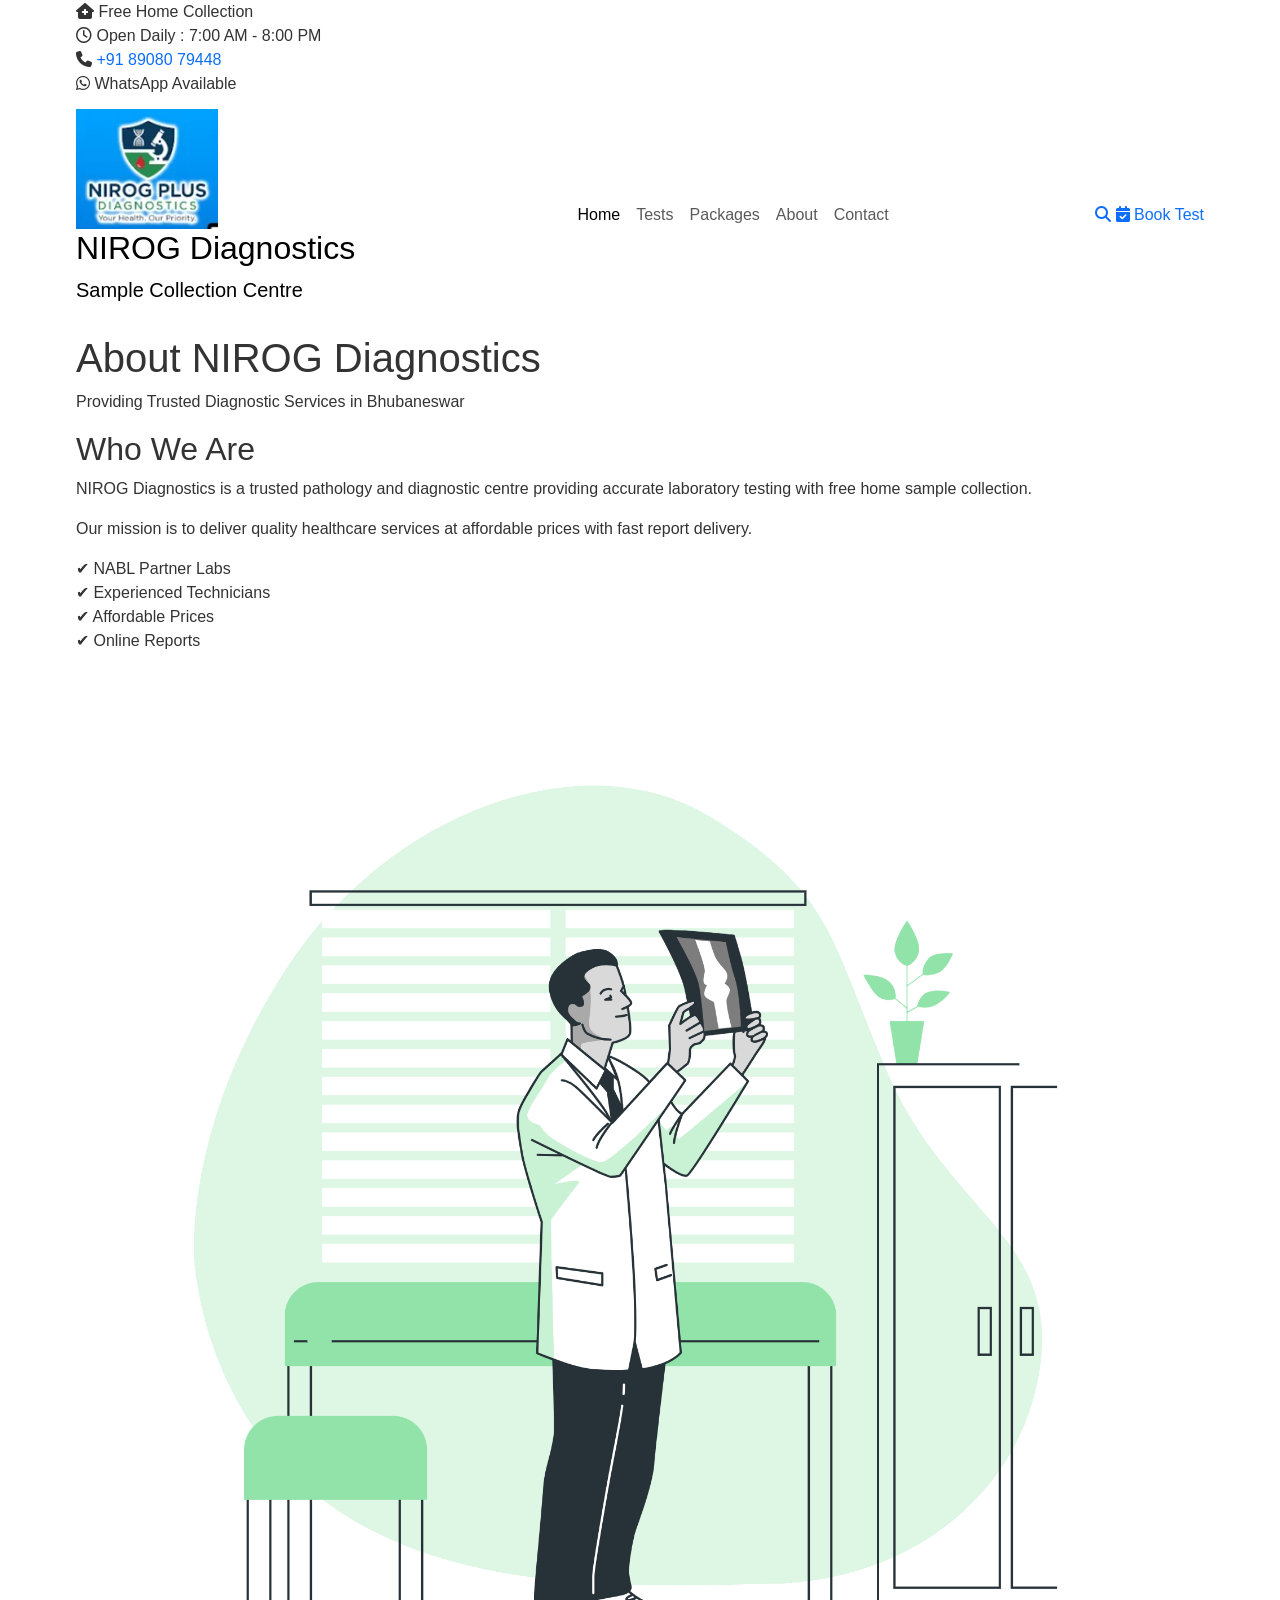
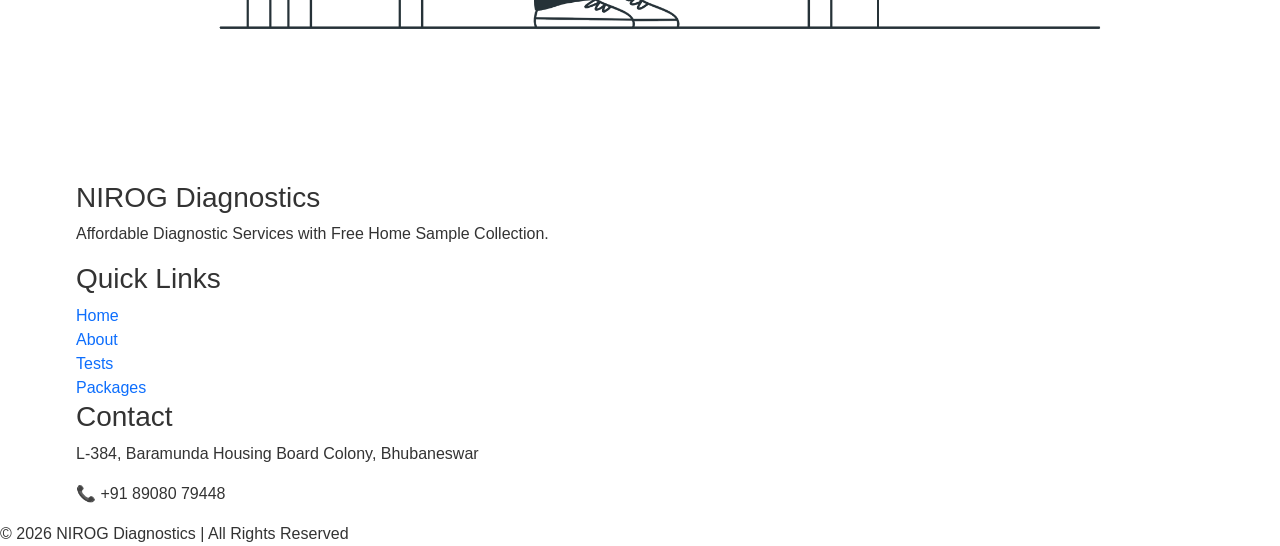
==== about.html @ 0d9f7955 "Initial commit - NIROG Diagnostics website" ====
<!DOCTYPE html>
<html lang="en">

<head>

    <meta charset="UTF-8">

    <meta name="viewport" content="width=device-width, initial-scale=1.0">

    <title>About | NIROG Diagnostics</title>

    <link href="https://cdn.jsdelivr.net/npm/bootstrap@5.3.7/dist/css/bootstrap.min.css" rel="stylesheet">
    <link rel="stylesheet"
          href="https://cdnjs.cloudflare.com/ajax/libs/font-awesome/6.6.0/css/all.min.css">
    <link rel="stylesheet" href="css/style.css">
    <link rel="stylesheet" href="css/responsive.css">
    <link rel="stylesheet" href="css/animation.css">

</head>

<body>

<div id="topbar"></div>

<div id="header"></div>

<main>

    <section class="page-banner">

        <div class="container">

            <h1>About NIROG Diagnostics</h1>

            <p>Providing Trusted Diagnostic Services in Bhubaneswar</p>

        </div>

    </section>

    <section class="about-page">

        <div class="container hero-grid">

            <div>

                <h2>Who We Are</h2>

                <p>

                    NIROG Diagnostics is a trusted pathology and diagnostic centre providing
                    accurate laboratory testing with free home sample collection.

                </p>

                <p>

                    Our mission is to deliver quality healthcare services at affordable prices
                    with fast report delivery.

                </p>

                <ul class="features">

                    <li>✔ NABL Partner Labs</li>

                    <li>✔ Experienced Technicians</li>

                    <li>✔ Affordable Prices</li>

                    <li>✔ Online Reports</li>

                </ul>

            </div>

            <div>

                <img src="images/Doctor-bro.png">

            </div>

        </div>

    </section>

</main>

<div id="footer"></div>

<script src="https://cdn.jsdelivr.net/npm/bootstrap@5.3.7/dist/js/bootstrap.bundle.min.js"></script>

<script src="js/include.js"></script>
<script src="js/app.js"></script>

</body>

</html>
---- css/style.css ----
/* RESET */

*{
    margin:0;
    padding:0;
    box-sizing:border-box;
}

html{
    scroll-behavior:smooth;
}

body{
    font-family:'Segoe UI',sans-serif;
    color:#333;
    background:#fff;
    overflow-x:hidden;
}

img{
    max-width:100%;
    display:block;
}

a{
    text-decoration:none;
}

ul{
    list-style:none;
    margin:0;
    padding:0;
}

.container{
    width:90%;
    max-width:1280px;
    margin:auto;
}

.section-title{
    font-size:40px;
    font-weight:700;
    color:#0d47a1;
    margin-bottom:20px;
}

.section-subtitle{
    color:#666;
    font-size:18px;
}
---- css/responsive.css ----
/*responsive.css*/
@media(max-width:992px){

.hero-grid{

grid-template-columns:1fr;

text-align:center;

}

.service-grid{

grid-template-columns:repeat(2,1fr);

}

.stat-grid{

grid-template-columns:repeat(2,1fr);

}

.header .container{

flex-direction:column;

gap:20px;

}

.nav-links{

flex-wrap:wrap;

justify-content:center;

}

}

@media(max-width:600px){

.service-grid{

grid-template-columns:1fr;

}

.stat-grid{

grid-template-columns:1fr;

}

.hero h1{

font-size:42px;

}

.hero-btn{

flex-direction:column;

}

}
---- css/animation.css ----
/*animation.css*/
.hero img{
    animation:float 3s ease-in-out infinite;
}

@keyframes float{

0%{

transform:translateY(0);

}

50%{

transform:translateY(-15px);

}

100%{

transform:translateY(0);

}

}

.card{
    padding:40px 25px;
    min-height:320px;
}

.card h3{
    font-size:24px;
    margin-top:20px;
    margin-bottom:15px;
}

.card p{
    font-size:16px;
    line-height:28px;
    color:#666;
}
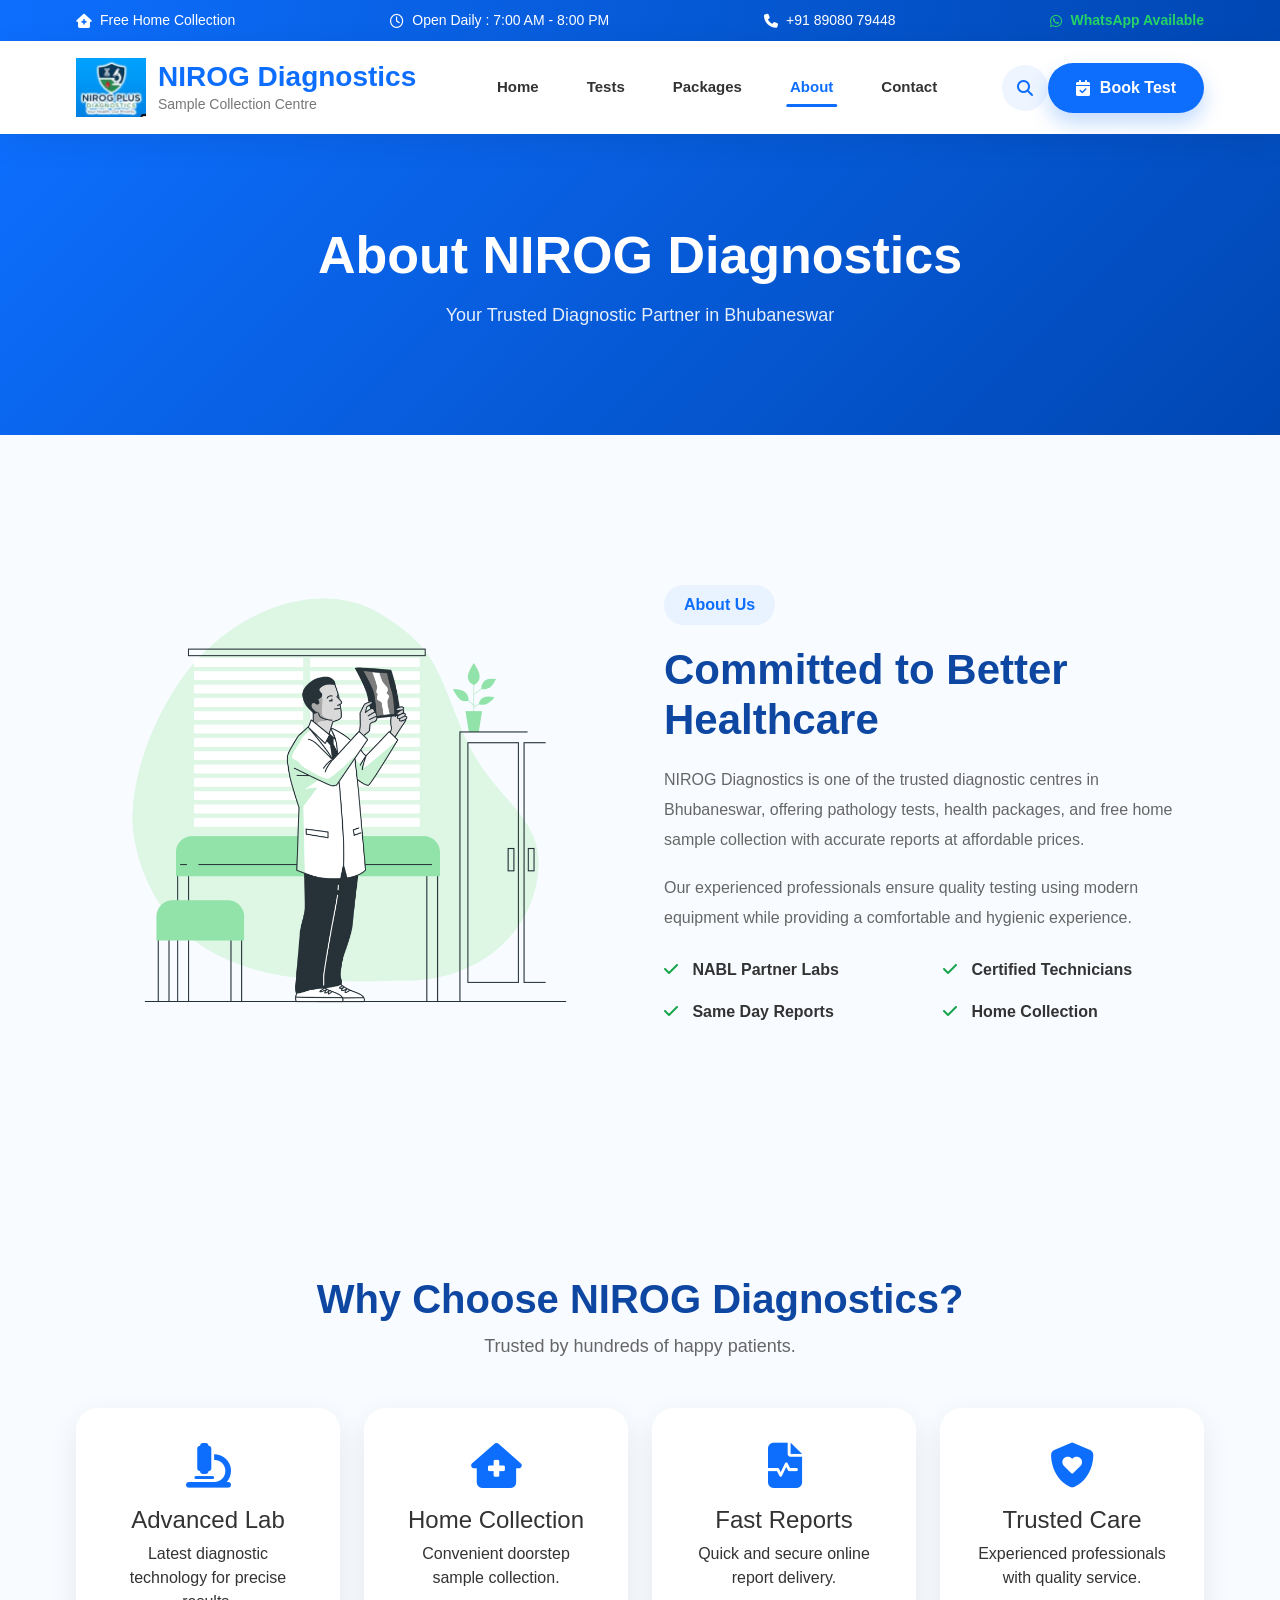
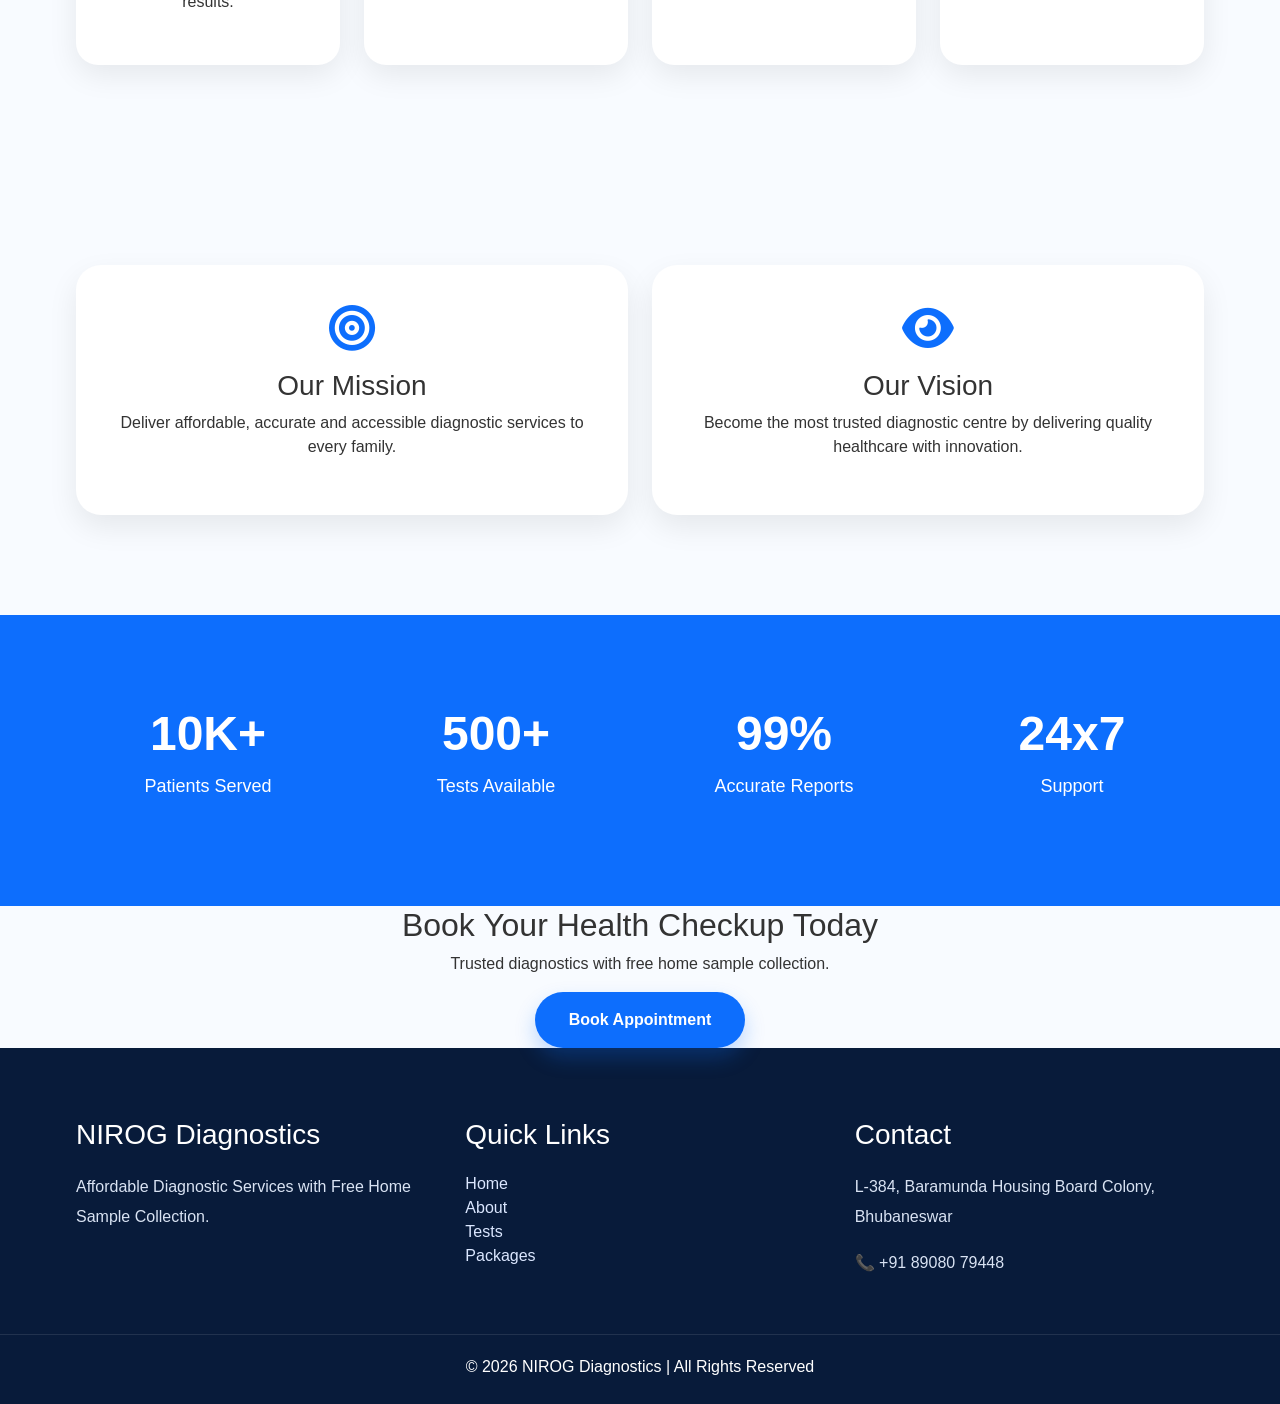
==== commit afb23164: "Updated package page UI with modern cards and categories" ====
--- a/about.html
+++ b/about.html
@@ -13,6 +13,8 @@
     <link rel="stylesheet"
           href="https://cdnjs.cloudflare.com/ajax/libs/font-awesome/6.6.0/css/all.min.css">
     <link rel="stylesheet" href="css/style.css">
+    <link rel="stylesheet" href="css/fragment.css">
+    <link rel="stylesheet" href="css/about.css">
     <link rel="stylesheet" href="css/responsive.css">
     <link rel="stylesheet" href="css/animation.css">
 
@@ -23,62 +25,285 @@
 <div id="topbar"></div>
 
 <div id="header"></div>
-
 <main>
 
+    <!-- Banner -->
+
     <section class="page-banner">
 
         <div class="container">
 
             <h1>About NIROG Diagnostics</h1>
 
-            <p>Providing Trusted Diagnostic Services in Bhubaneswar</p>
-
-        </div>
-
-    </section>
-
-    <section class="about-page">
-
-        <div class="container hero-grid">
-
-            <div>
-
-                <h2>Who We Are</h2>
-
-                <p>
-
-                    NIROG Diagnostics is a trusted pathology and diagnostic centre providing
-                    accurate laboratory testing with free home sample collection.
-
+            <p>Your Trusted Diagnostic Partner in Bhubaneswar</p>
+
+        </div>
+
+    </section>
+
+
+    <!-- About -->
+
+    <section class="about-section">
+
+        <div class="container">
+
+            <div class="row align-items-center g-5">
+
+                <div class="col-lg-6">
+
+                    <img src="images/Doctor-bro.png"
+                         class="img-fluid about-img"
+                         alt="Doctor">
+
+                </div>
+
+                <div class="col-lg-6">
+
+                    <span class="section-tag">
+                        About Us
+                    </span>
+
+                    <h2>Committed to Better Healthcare</h2>
+
+                    <p>
+
+                        NIROG Diagnostics is one of the trusted diagnostic centres in Bhubaneswar,
+                        offering pathology tests, health packages, and free home sample collection
+                        with accurate reports at affordable prices.
+
+                    </p>
+
+                    <p>
+
+                        Our experienced professionals ensure quality testing using modern equipment
+                        while providing a comfortable and hygienic experience.
+
+                    </p>
+
+                    <div class="about-list">
+
+                        <div><i class="fa-solid fa-check"></i> NABL Partner Labs</div>
+
+                        <div><i class="fa-solid fa-check"></i> Certified Technicians</div>
+
+                        <div><i class="fa-solid fa-check"></i> Same Day Reports</div>
+
+                        <div><i class="fa-solid fa-check"></i> Home Collection</div>
+
+                    </div>
+
+                </div>
+
+            </div>
+
+        </div>
+
+    </section>
+
+
+    <!-- Why Choose -->
+
+    <section class="why-us">
+
+        <div class="container">
+
+            <div class="text-center mb-5">
+
+                <h2 class="section-title">
+                    Why Choose NIROG Diagnostics?
+                </h2>
+
+                <p class="section-subtitle">
+                    Trusted by hundreds of happy patients.
                 </p>
 
-                <p>
-
-                    Our mission is to deliver quality healthcare services at affordable prices
-                    with fast report delivery.
-
-                </p>
-
-                <ul class="features">
-
-                    <li>✔ NABL Partner Labs</li>
-
-                    <li>✔ Experienced Technicians</li>
-
-                    <li>✔ Affordable Prices</li>
-
-                    <li>✔ Online Reports</li>
-
-                </ul>
-
-            </div>
-
-            <div>
-
-                <img src="images/Doctor-bro.png">
-
-            </div>
+            </div>
+
+            <div class="row g-4">
+
+                <div class="col-lg-3 col-md-6">
+
+                    <div class="why-card">
+
+                        <i class="fa-solid fa-microscope"></i>
+
+                        <h4>Advanced Lab</h4>
+
+                        <p>Latest diagnostic technology for precise results.</p>
+
+                    </div>
+
+                </div>
+
+                <div class="col-lg-3 col-md-6">
+
+                    <div class="why-card">
+
+                        <i class="fa-solid fa-house-medical"></i>
+
+                        <h4>Home Collection</h4>
+
+                        <p>Convenient doorstep sample collection.</p>
+
+                    </div>
+
+                </div>
+
+                <div class="col-lg-3 col-md-6">
+
+                    <div class="why-card">
+
+                        <i class="fa-solid fa-file-waveform"></i>
+
+                        <h4>Fast Reports</h4>
+
+                        <p>Quick and secure online report delivery.</p>
+
+                    </div>
+
+                </div>
+
+                <div class="col-lg-3 col-md-6">
+
+                    <div class="why-card">
+
+                        <i class="fa-solid fa-shield-heart"></i>
+
+                        <h4>Trusted Care</h4>
+
+                        <p>Experienced professionals with quality service.</p>
+
+                    </div>
+
+                </div>
+
+            </div>
+
+        </div>
+
+    </section>
+
+
+    <!-- Mission -->
+
+    <section class="mission-section">
+
+        <div class="container">
+
+            <div class="row g-4">
+
+                <div class="col-lg-6">
+
+                    <div class="mission-card">
+
+                        <i class="fa-solid fa-bullseye"></i>
+
+                        <h3>Our Mission</h3>
+
+                        <p>
+
+                            Deliver affordable, accurate and accessible
+                            diagnostic services to every family.
+
+                        </p>
+
+                    </div>
+
+                </div>
+
+                <div class="col-lg-6">
+
+                    <div class="mission-card">
+
+                        <i class="fa-solid fa-eye"></i>
+
+                        <h3>Our Vision</h3>
+
+                        <p>
+
+                            Become the most trusted diagnostic centre
+                            by delivering quality healthcare with innovation.
+
+                        </p>
+
+                    </div>
+
+                </div>
+
+            </div>
+
+        </div>
+
+    </section>
+
+
+    <!-- Stats -->
+
+    <section class="about-stats">
+
+        <div class="container">
+
+            <div class="row text-center g-4">
+
+                <div class="col-md-3">
+
+                    <h2>10K+</h2>
+
+                    <p>Patients Served</p>
+
+                </div>
+
+                <div class="col-md-3">
+
+                    <h2>500+</h2>
+
+                    <p>Tests Available</p>
+
+                </div>
+
+                <div class="col-md-3">
+
+                    <h2>99%</h2>
+
+                    <p>Accurate Reports</p>
+
+                </div>
+
+                <div class="col-md-3">
+
+                    <h2>24x7</h2>
+
+                    <p>Support</p>
+
+                </div>
+
+            </div>
+
+        </div>
+
+    </section>
+
+
+    <!-- CTA -->
+
+    <section class="cta">
+
+        <div class="container text-center">
+
+            <h2>Book Your Health Checkup Today</h2>
+
+            <p>
+
+                Trusted diagnostics with free home sample collection.
+
+            </p>
+
+            <a href="booking.html" class="primary-btn">
+
+                Book Appointment
+
+            </a>
 
         </div>
 
--- a/css/style.css
+++ b/css/style.css
@@ -1,3 +1,4 @@
+/* STYLE.CSS */
 /* RESET */
 
 *{
@@ -48,4 +49,43 @@
 .section-subtitle{
     color:#666;
     font-size:18px;
+}
+
+.section-title{
+    font-size:40px;
+    font-weight:700;
+    color:#0d47a1;
+    margin-bottom:10px;
+}
+
+.section-subtitle{
+    color:#666;
+    font-size:18px;
+}
+
+.text-muted{
+    font-size:17px;
+}
+
+.primary-btn{
+    display:inline-flex;
+    align-items:center;
+    justify-content:center;
+    padding:16px 34px;
+    border-radius:50px;
+    background:#0d6efd;
+    color:#fff;
+    font-weight:600;
+    transition:.35s;
+    box-shadow:0 10px 20px rgba(13,110,253,.25);
+}
+
+.primary-btn:hover{
+    background:#0b5ed7;
+    color:#fff;
+    transform:translateY(-3px);
+}
+
+body{
+    background:#f8fbff;
 }
--- a/css/fragment.css
+++ b/css/fragment.css
@@ -0,0 +1,377 @@
+/* fragment.css */
+
+
+.topbar{
+
+background:linear-gradient(90deg,#0d6efd,#0047b3);
+
+padding:10px 0;
+
+font-size:14px;
+
+color:#fff;
+
+}
+
+.topbar-content{
+
+display:flex;
+
+justify-content:space-between;
+
+align-items:center;
+
+flex-wrap:wrap;
+
+gap:20px;
+
+}
+
+.top-item{
+
+display:flex;
+
+align-items:center;
+
+gap:8px;
+
+font-weight:500;
+
+}
+
+.top-item a{
+
+color:#fff;
+
+}
+
+.top-item i{
+
+color:#fff;
+
+}
+
+.whatsapp{
+
+color:#25D366;
+
+font-weight:600;
+
+}
+
+.whatsapp i{
+
+color:#25D366;
+
+}
+.header{
+
+background:#fff;
+
+position:sticky;
+
+top:0;
+
+z-index:999;
+
+box-shadow:0 8px 30px rgba(0,0,0,.08);
+
+}
+
+.navbar{
+
+padding:12px 0;
+
+}
+.navbar .container{
+    display:flex;
+    align-items:center;
+    justify-content:space-between;
+    flex-wrap:nowrap;
+}
+
+.logo{
+display:flex;
+align-items:center;
+gap:12px;
+text-decoration:none;
+max-width:85%;
+}
+
+.logo img{
+
+width:70px;
+
+}
+
+.logo-text h2{
+
+font-size:28px;
+
+font-weight:700;
+ white-space:nowrap;
+margin:0;
+
+color:#0d6efd;
+
+}
+
+.logo-text p{
+
+margin:0;
+
+font-size:14px;
+
+color:#777;
+
+}
+
+.navbar-nav{
+
+gap:12px;
+
+}
+
+.nav-link{
+
+font-weight:600;
+
+font-size:15px;
+
+padding:14px 18px !important;
+
+position:relative;
+
+color:#333 !important;
+
+transition:.35s;
+
+}
+
+.nav-link:hover{
+
+color:#0d6efd !important;
+
+}
+
+.nav-link.active{
+
+color:#0d6efd !important;
+
+}
+.nav-link::after{
+
+content:"";
+
+position:absolute;
+
+left:50%;
+
+bottom:6px;
+
+transform:translateX(-50%);
+
+width:0;
+
+height:3px;
+
+background:#0d6efd;
+
+transition:.35s;
+
+border-radius:10px;
+
+}
+
+.nav-link:hover::after,
+
+.nav-link.active::after{
+
+width:65%;
+
+}
+.search-btn{
+
+width:46px;
+
+height:46px;
+
+border-radius:50%;
+
+display:flex;
+
+align-items:center;
+
+justify-content:center;
+
+background:#eef5ff;
+
+color:#0d6efd;
+
+transition:.3s;
+
+}
+
+.search-btn:hover{
+
+background:#0d6efd;
+
+color:#fff;
+
+}
+
+.book-btn{
+
+display:flex;
+
+align-items:center;
+
+gap:10px;
+
+padding:13px 28px;
+
+border-radius:50px;
+
+background:#0d6efd;
+
+color:#fff;
+
+font-weight:600;
+
+box-shadow:0 10px 20px rgba(13,110,253,.25);
+
+transition:.35s;
+
+}
+
+.book-btn:hover{
+
+background:#0b5ed7;
+
+transform:translateY(-3px);
+
+color:#fff;
+
+}
+footer{
+
+background:#081b3a;
+
+padding:70px 0 25px;
+
+color:#fff;
+
+}
+
+.footer-grid{
+
+display:grid;
+
+grid-template-columns:repeat(3,1fr);
+
+gap:40px;
+
+}
+
+.footer-grid h3{
+
+margin-bottom:20px;
+
+}
+
+.footer-grid a{
+
+color:#dbe7ff;
+
+transition:.3s;
+
+}
+
+.footer-grid a:hover{
+
+color:#0d6efd;
+
+padding-left:6px;
+
+}
+.footer-grid p{
+    line-height:30px;
+    color:#d9e3f3;
+}
+.copyright{
+
+margin-top:40px;
+
+padding-top:20px;
+
+text-align:center;
+
+border-top:1px solid rgba(255,255,255,.1);
+
+}
+@media (max-width:991px){
+
+.topbar-content{
+    justify-content:center;
+    gap:10px;
+    font-size:13px;
+}
+
+.navbar{
+    padding:10px 0;
+}
+
+.navbar .container{
+    display:flex;
+    align-items:center;
+    justify-content:space-between;
+    flex-wrap:nowrap;
+}
+
+.logo{
+    gap:10px;
+    flex:1;
+}
+
+.logo img{
+    width:55px;
+}
+
+.logo-text h2{
+    font-size:22px;
+    margin:0;
+}
+
+.logo-text p{
+    font-size:12px;
+}
+
+.navbar-toggler{
+    margin-left:auto;
+}
+
+.navbar-collapse{
+    margin-top:15px;
+    padding:20px;
+    background:#fff;
+    border-radius:15px;
+    box-shadow:0 10px 25px rgba(0,0,0,.08);
+}
+
+.navbar-nav{
+    gap:0;
+    text-align:center;
+}
+
+.nav-link{
+    padding:12px 0 !important;
+}
+
+.header-right{
+    display:flex;
+    justify-content:center;
+    align-items:center;
+    gap:15px;
+    margin-top:20px;
+}
+}
--- a/css/about.css
+++ b/css/about.css
@@ -0,0 +1,154 @@
+/*about.css*/
+.page-banner{
+padding:90px 0;
+background:linear-gradient(135deg,#0d6efd,#0047b3);
+color:#fff;
+text-align:center;
+}
+
+.page-banner h1{
+font-size:52px;
+font-weight:700;
+}
+
+.page-banner p{
+margin-top:15px;
+font-size:18px;
+opacity:.9;
+}
+
+.about-section{
+padding:100px 0;
+}
+
+.about-img{
+animation:float 4s ease-in-out infinite;
+}
+
+.section-tag{
+display:inline-block;
+padding:8px 20px;
+border-radius:30px;
+background:#e9f2ff;
+color:#0d6efd;
+font-weight:600;
+margin-bottom:20px;
+}
+
+.about-section h2{
+font-size:42px;
+font-weight:700;
+margin-bottom:20px;
+color:#0d47a1;
+}
+
+.about-section p{
+color:#666;
+line-height:30px;
+margin-bottom:18px;
+}
+
+.about-list{
+display:grid;
+grid-template-columns:repeat(2,1fr);
+gap:18px;
+margin-top:25px;
+}
+
+.about-list div{
+font-weight:600;
+}
+
+.about-list i{
+color:#16a34a;
+margin-right:10px;
+}
+
+.why-us{
+padding:100px 0;
+background:#f8fbff;
+}
+
+.why-card{
+background:#fff;
+padding:35px;
+text-align:center;
+border-radius:22px;
+box-shadow:0 10px 30px rgba(0,0,0,.08);
+transition:.35s;
+height:100%;
+}
+
+.why-card:hover{
+transform:translateY(-10px);
+box-shadow:0 20px 40px rgba(13,110,253,.15);
+}
+
+.why-card i{
+font-size:45px;
+color:#0d6efd;
+margin-bottom:18px;
+transition:.35s;
+}
+
+.why-card:hover i{
+transform:rotate(10deg) scale(1.15);
+}
+
+.mission-section{
+padding:100px 0;
+}
+
+.mission-card{
+background:#fff;
+padding:40px;
+border-radius:25px;
+box-shadow:0 12px 30px rgba(0,0,0,.08);
+text-align:center;
+transition:.35s;
+}
+
+.mission-card:hover{
+transform:translateY(-10px);
+}
+
+.mission-card i{
+font-size:46px;
+color:#0d6efd;
+margin-bottom:18px;
+}
+
+.about-stats{
+padding:90px 0;
+background:#0d6efd;
+color:#fff;
+}
+
+.about-stats h2{
+font-size:48px;
+font-weight:700;
+}
+
+.about-stats p{
+font-size:18px;
+margin-top:10px;
+}
+
+@media(max-width:768px){
+
+.page-banner h1{
+font-size:38px;
+}
+
+.about-list{
+grid-template-columns:1fr;
+}
+
+.about-section,
+.why-us,
+.mission-section,
+.about-stats{
+padding:70px 0;
+}
+
+}
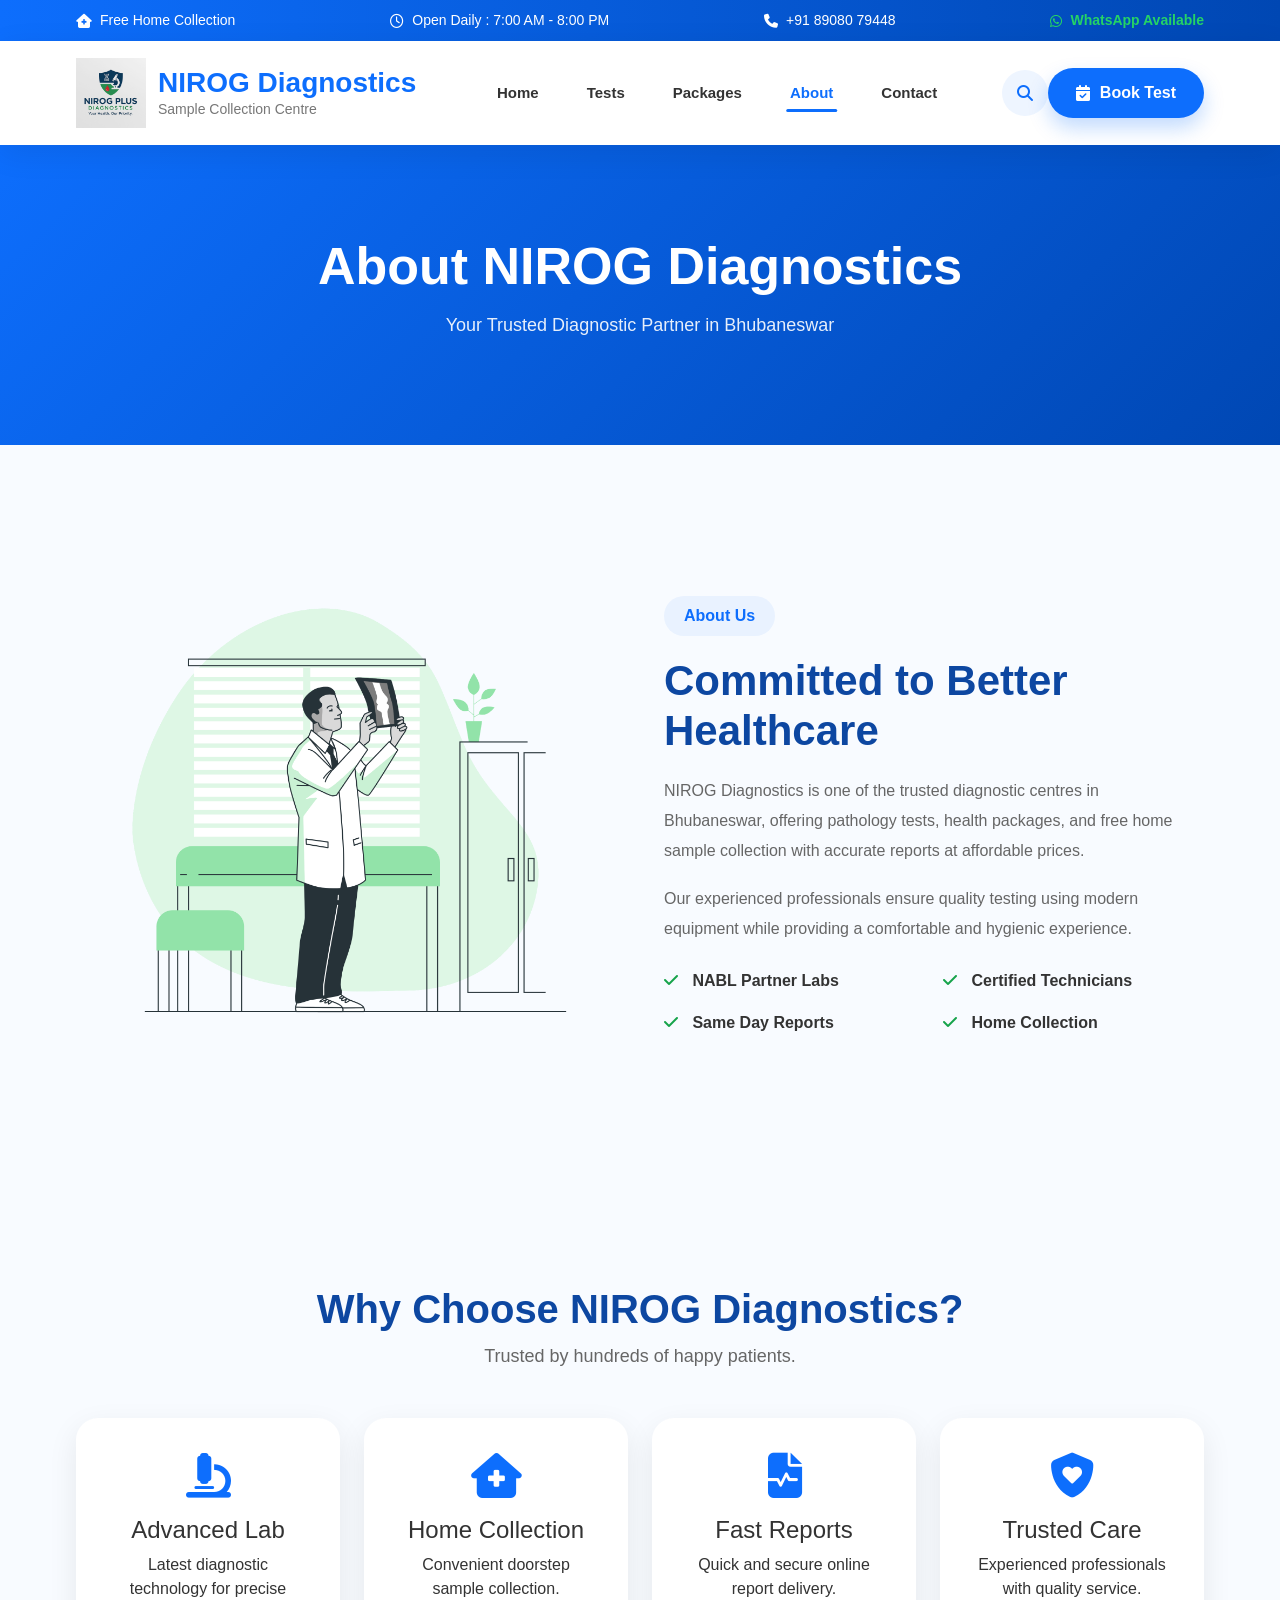
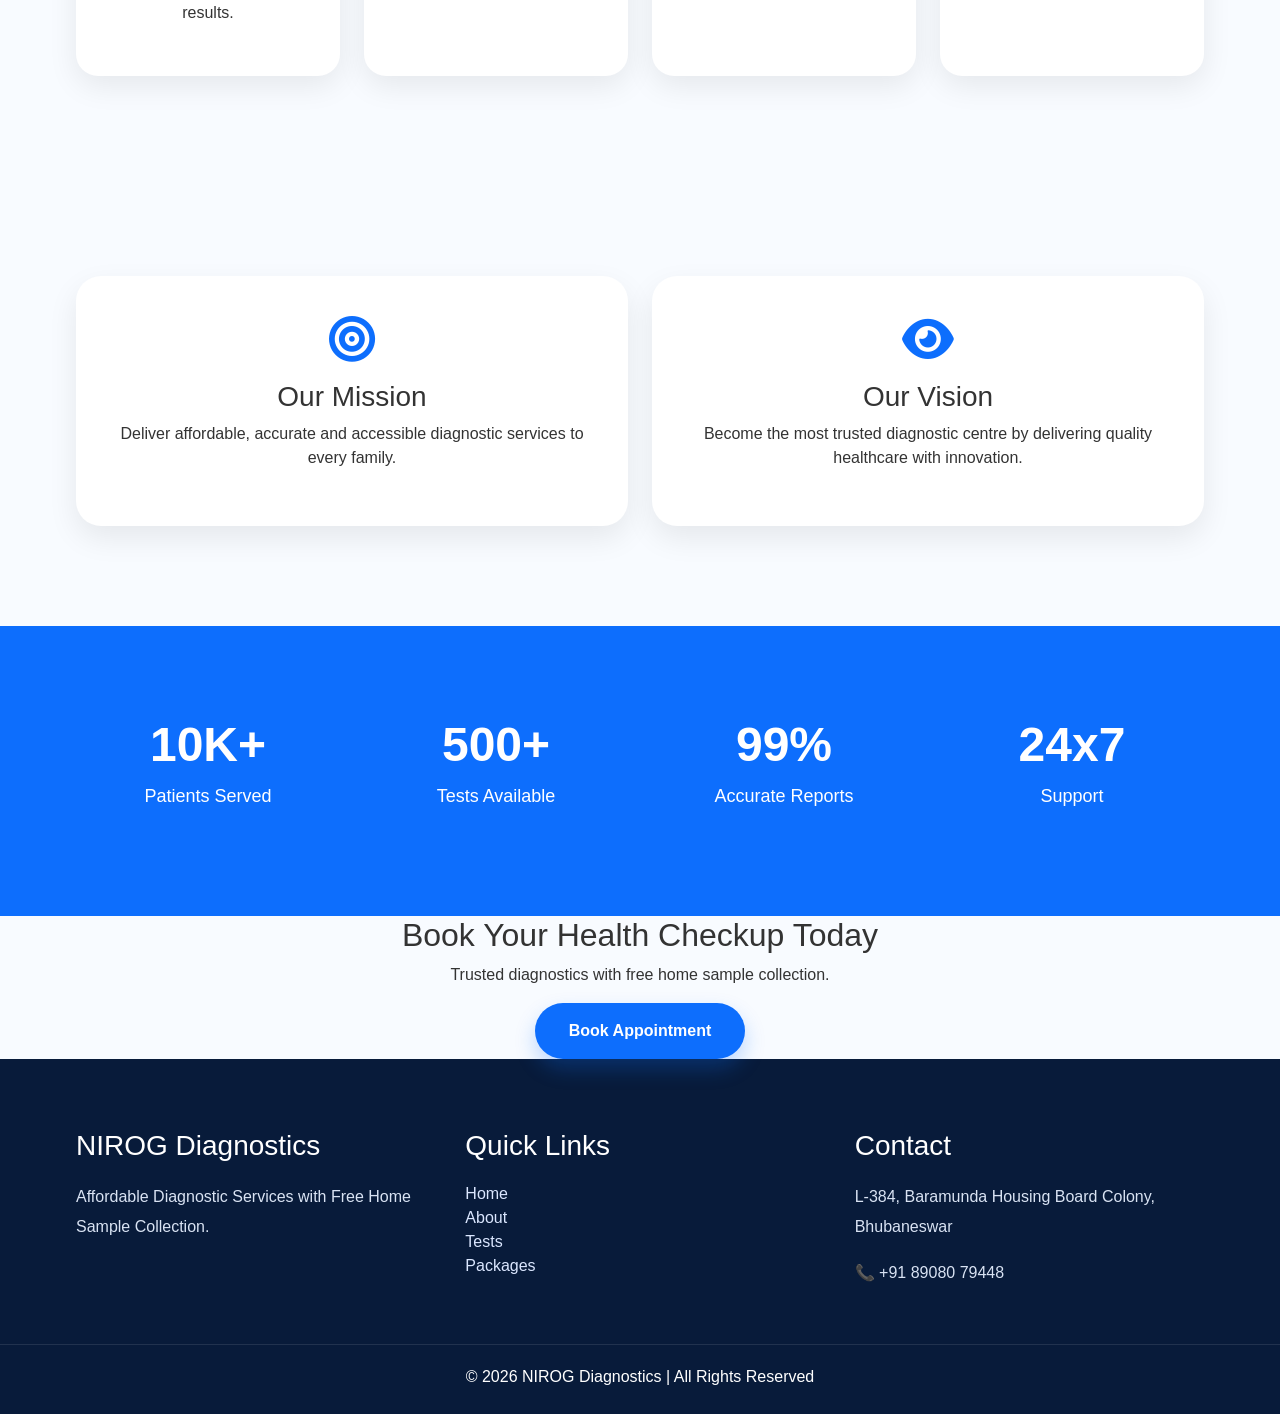
==== commit 1c54754e: "Updated package page UI with modern cards and categories" ====
--- a/about.html
+++ b/about.html
@@ -52,7 +52,7 @@
 
                 <div class="col-lg-6">
 
-                    <img src="images/Doctor-bro.png"
+                    <img src="images/all/Doctor-bro.png"
                          class="img-fluid about-img"
                          alt="Doctor">
 
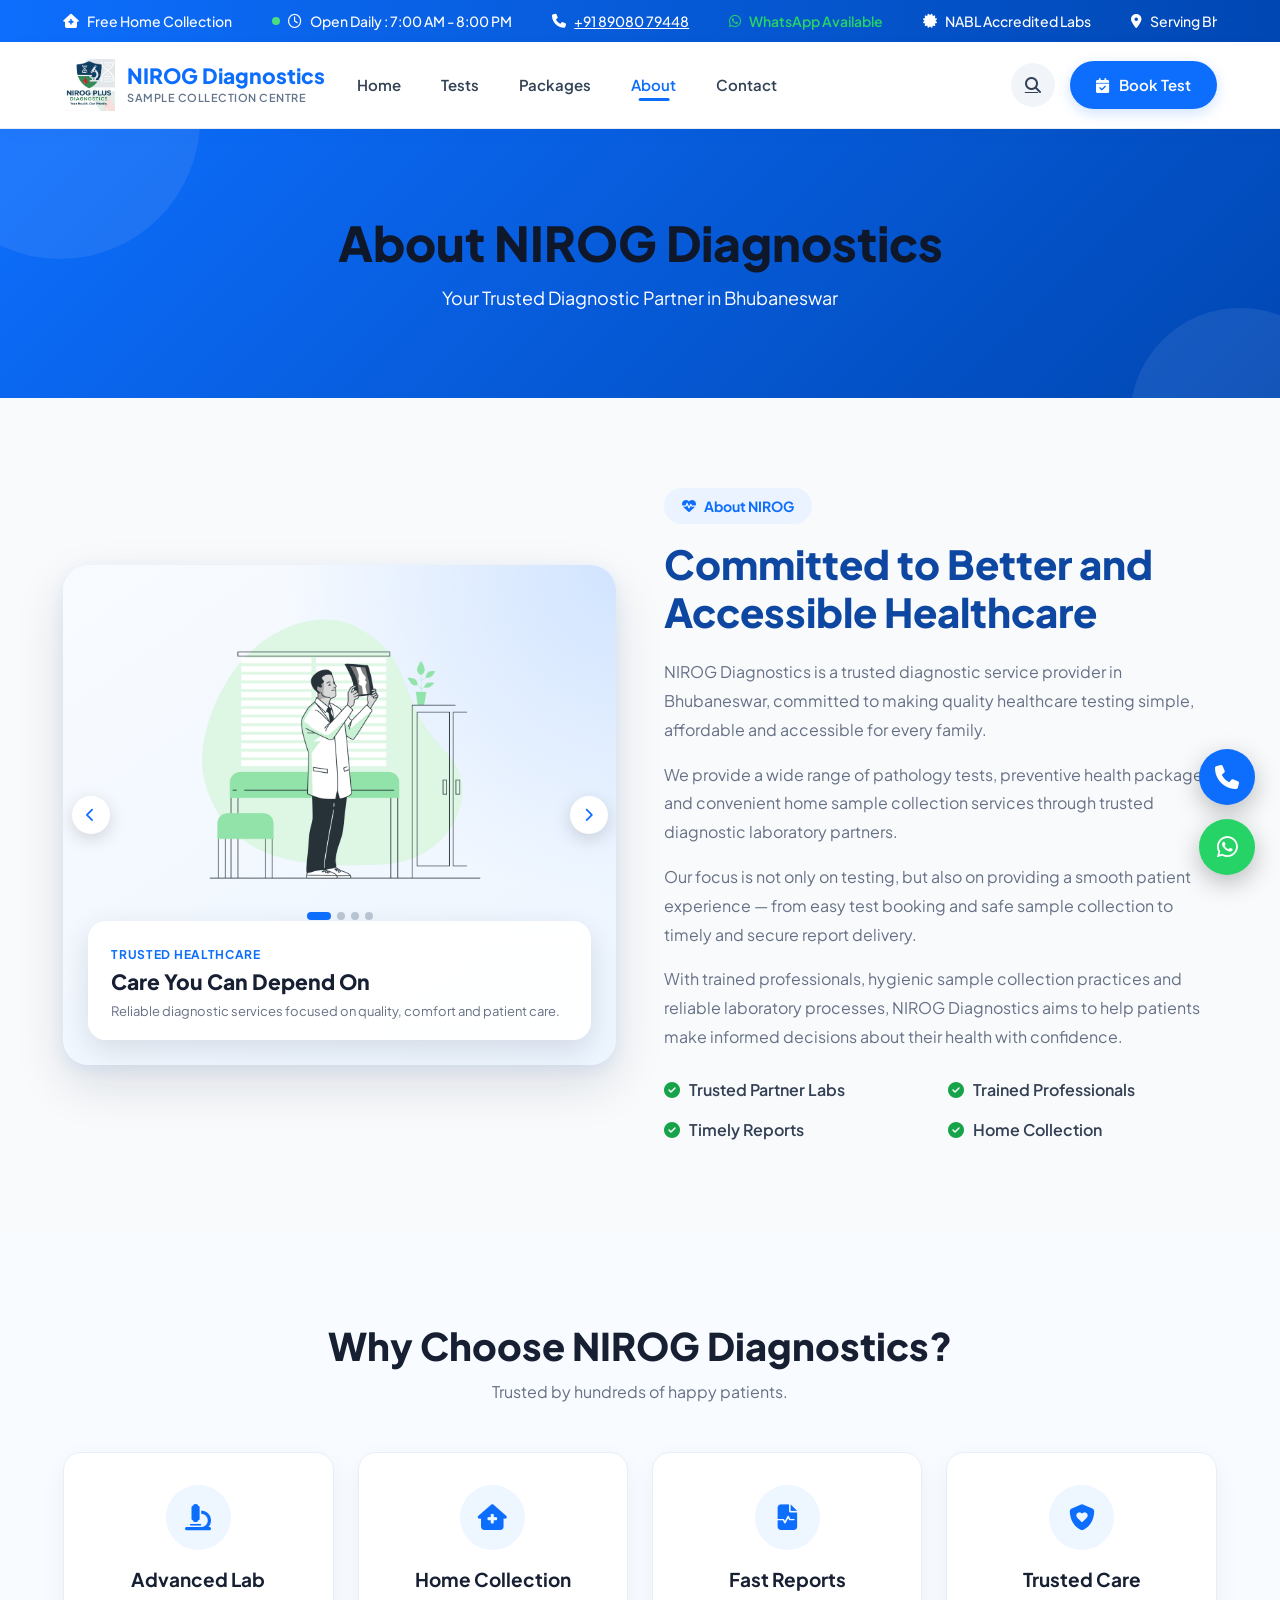
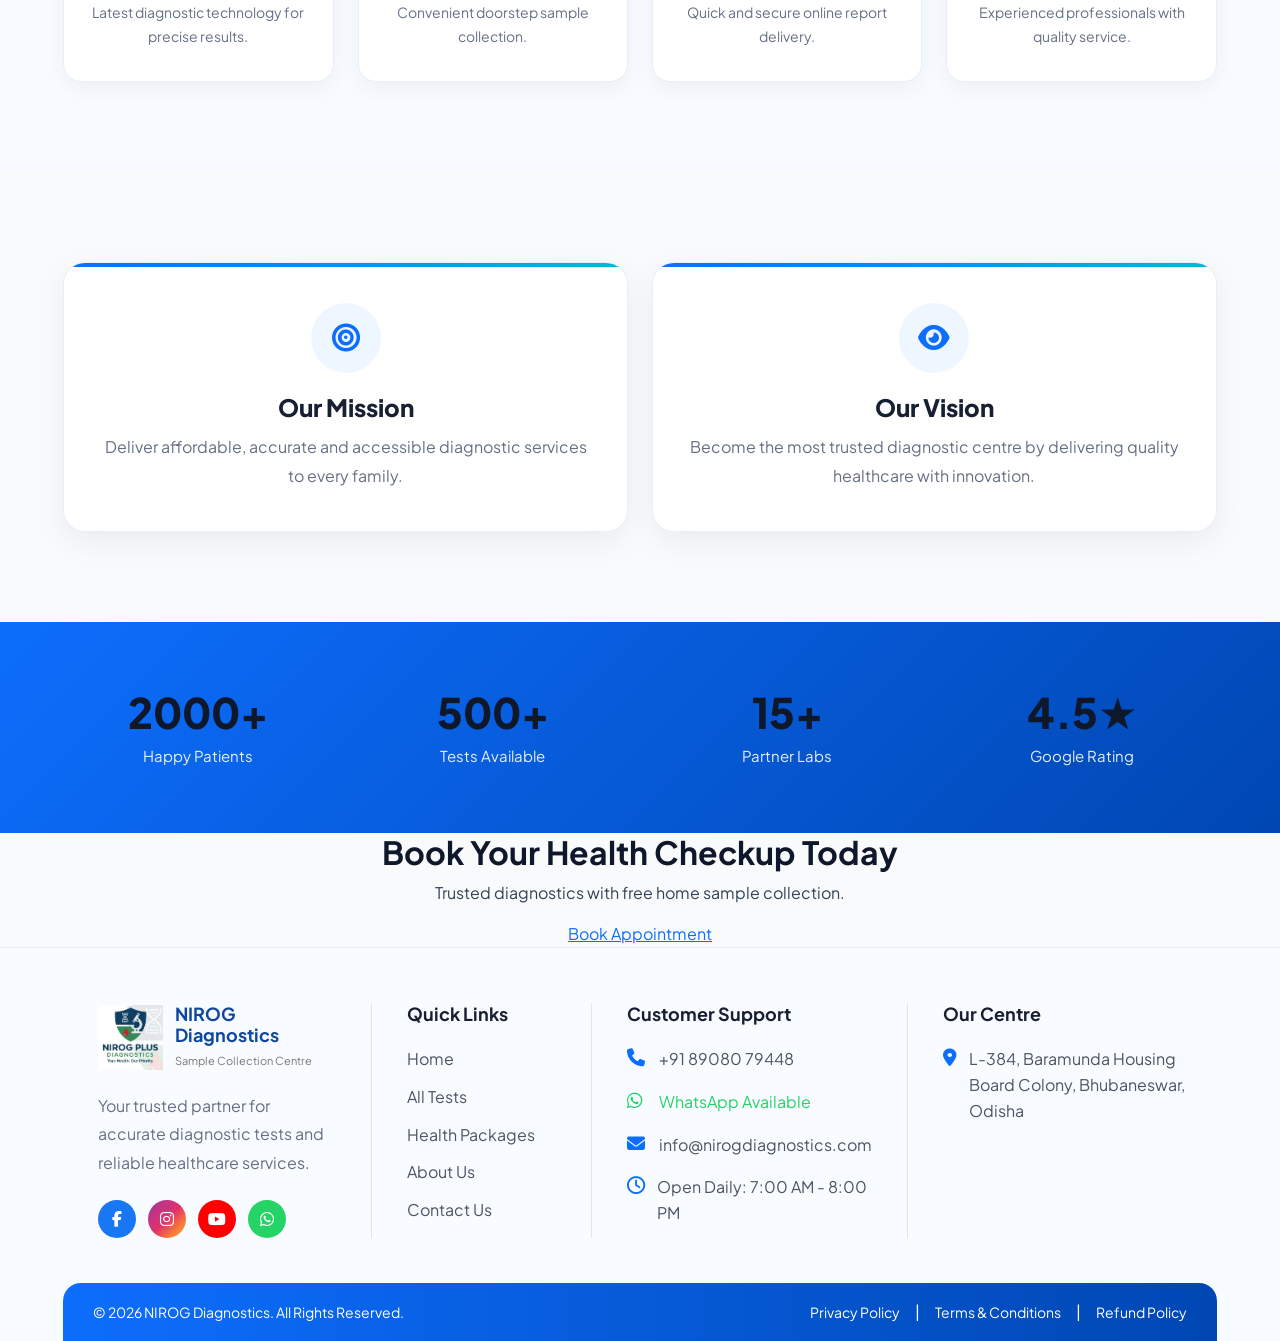
==== commit 02df612d: "Updated package page UI with modern cards and categories" ====
--- a/about.html
+++ b/about.html
@@ -52,44 +52,227 @@
 
                 <div class="col-lg-6">
 
-                    <img src="images/all/Doctor-bro.png"
-                         class="img-fluid about-img"
-                         alt="Doctor">
+                    <div class="about-image-wrapper">
+
+                        <div id="aboutNirogSlider"
+                             class="carousel slide carousel-fade about-carousel"
+                             data-bs-ride="carousel"
+                             data-bs-interval="3500"
+                             data-bs-pause="hover"
+                             data-bs-touch="true">
+
+                            <!-- Indicators -->
+                            <div class="carousel-indicators">
+                                <button type="button"
+                                        data-bs-target="#aboutNirogSlider"
+                                        data-bs-slide-to="0"
+                                        class="active"
+                                        aria-current="true"
+                                        aria-label="Slide 1">
+                                </button>
+
+                                <button type="button"
+                                        data-bs-target="#aboutNirogSlider"
+                                        data-bs-slide-to="1"
+                                        aria-label="Slide 2">
+                                </button>
+
+                                <button type="button"
+                                        data-bs-target="#aboutNirogSlider"
+                                        data-bs-slide-to="2"
+                                        aria-label="Slide 3">
+                                </button>
+
+                                <button type="button"
+                                        data-bs-target="#aboutNirogSlider"
+                                        data-bs-slide-to="3"
+                                        aria-label="Slide 4">
+                                </button>
+                            </div>
+
+
+                            <!-- Slides -->
+                            <div class="carousel-inner">
+
+                                <!-- Slide 1 -->
+                                <div class="carousel-item active">
+
+                                    <div class="about-slide">
+
+                                        <img src="images/all/Doctor-bro.png"
+                                             alt="Professional diagnostic healthcare">
+
+                                        <div class="about-slide-caption">
+                                            <span>Trusted Healthcare</span>
+                                            <h3>Care You Can Depend On</h3>
+                                            <p>
+                                                Reliable diagnostic services focused on
+                                                quality, comfort and patient care.
+                                            </p>
+                                        </div>
+
+                                    </div>
+
+                                </div>
+
+
+                                <!-- Slide 2 -->
+                                <div class="carousel-item">
+
+                                    <div class="about-slide">
+
+                                        <img src="images/all/Medicine-amico.png"
+                                             alt="Diagnostic testing services">
+
+                                        <div class="about-slide-caption">
+                                            <span>Quality Testing</span>
+                                            <h3>Accurate Diagnostic Services</h3>
+                                            <p>
+                                                Trusted testing through experienced
+                                                professionals and partner laboratories.
+                                            </p>
+                                        </div>
+
+                                    </div>
+
+                                </div>
+
+
+                                <!-- Slide 3 -->
+                                <div class="carousel-item">
+
+                                    <div class="about-slide">
+
+                                        <img src="images/all/health-report.png"
+                                             alt="Online diagnostic reports">
+
+                                        <div class="about-slide-caption">
+                                            <span>Easy Access</span>
+                                            <h3>Reports Made Simple</h3>
+                                            <p>
+                                                Receive your diagnostic reports conveniently
+                                                and stay informed about your health.
+                                            </p>
+                                        </div>
+
+                                    </div>
+
+                                </div>
+
+
+                                <!-- Slide 4 -->
+                                <div class="carousel-item">
+
+                                    <div class="about-slide">
+
+                                        <img src="images/all/Medicine-bro.png"
+                                             alt="Home sample collection">
+
+                                        <div class="about-slide-caption">
+                                            <span>Convenient Service</span>
+                                            <h3>Healthcare Closer to Home</h3>
+                                            <p>
+                                                Convenient sample collection services designed
+                                                around your comfort and schedule.
+                                            </p>
+                                        </div>
+
+                                    </div>
+
+                                </div>
+
+                            </div>
+
+
+                            <!-- Previous -->
+                            <button class="carousel-control-prev"
+                                    type="button"
+                                    data-bs-target="#aboutNirogSlider"
+                                    data-bs-slide="prev">
+
+                <span class="about-slider-arrow">
+                    <i class="fa-solid fa-chevron-left"></i>
+                </span>
+
+                                <span class="visually-hidden">Previous</span>
+
+                            </button>
+
+
+                            <!-- Next -->
+                            <button class="carousel-control-next"
+                                    type="button"
+                                    data-bs-target="#aboutNirogSlider"
+                                    data-bs-slide="next">
+
+                <span class="about-slider-arrow">
+                    <i class="fa-solid fa-chevron-right"></i>
+                </span>
+
+                                <span class="visually-hidden">Next</span>
+
+                            </button>
+
+                        </div>
+
+                    </div>
 
                 </div>
 
                 <div class="col-lg-6">
 
-                    <span class="section-tag">
-                        About Us
-                    </span>
-
-                    <h2>Committed to Better Healthcare</h2>
+    <span class="section-tag">
+        <i class="fa-solid fa-heart-pulse me-2"></i>
+        About NIROG
+    </span>
+
+                    <h2>Committed to Better and Accessible Healthcare</h2>
 
                     <p>
-
-                        NIROG Diagnostics is one of the trusted diagnostic centres in Bhubaneswar,
-                        offering pathology tests, health packages, and free home sample collection
-                        with accurate reports at affordable prices.
-
+                        NIROG Diagnostics is a trusted diagnostic service provider in
+                        Bhubaneswar, committed to making quality healthcare testing simple,
+                        affordable and accessible for every family.
                     </p>
 
                     <p>
-
-                        Our experienced professionals ensure quality testing using modern equipment
-                        while providing a comfortable and hygienic experience.
-
+                        We provide a wide range of pathology tests, preventive health
+                        packages and convenient home sample collection services through
+                        trusted diagnostic laboratory partners.
                     </p>
 
+                    <p>
+                        Our focus is not only on testing, but also on providing a smooth
+                        patient experience — from easy test booking and safe sample
+                        collection to timely and secure report delivery.
+                    </p>
+
+                    <p>
+                        With trained professionals, hygienic sample collection practices
+                        and reliable laboratory processes, NIROG Diagnostics aims to help
+                        patients make informed decisions about their health with confidence.
+                    </p>
+
                     <div class="about-list">
 
-                        <div><i class="fa-solid fa-check"></i> NABL Partner Labs</div>
-
-                        <div><i class="fa-solid fa-check"></i> Certified Technicians</div>
-
-                        <div><i class="fa-solid fa-check"></i> Same Day Reports</div>
-
-                        <div><i class="fa-solid fa-check"></i> Home Collection</div>
+                        <div>
+                            <i class="fa-solid fa-circle-check"></i>
+                            Trusted Partner Labs
+                        </div>
+
+                        <div>
+                            <i class="fa-solid fa-circle-check"></i>
+                            Trained Professionals
+                        </div>
+
+                        <div>
+                            <i class="fa-solid fa-circle-check"></i>
+                            Timely Reports
+                        </div>
+
+                        <div>
+                            <i class="fa-solid fa-circle-check"></i>
+                            Home Collection
+                        </div>
 
                     </div>
 
@@ -246,36 +429,24 @@
 
             <div class="row text-center g-4">
 
-                <div class="col-md-3">
-
-                    <h2>10K+</h2>
-
-                    <p>Patients Served</p>
-
-                </div>
-
-                <div class="col-md-3">
-
+                <div class="col-md-3 about-stat-item">
+                    <h2>2000+</h2>
+                    <p>Happy Patients</p>
+                </div>
+
+                <div class="col-md-3 about-stat-item">
                     <h2>500+</h2>
-
                     <p>Tests Available</p>
-
-                </div>
-
-                <div class="col-md-3">
-
-                    <h2>99%</h2>
-
-                    <p>Accurate Reports</p>
-
-                </div>
-
-                <div class="col-md-3">
-
-                    <h2>24x7</h2>
-
-                    <p>Support</p>
-
+                </div>
+
+                <div class="col-md-3 about-stat-item">
+                    <h2>15+</h2>
+                    <p>Partner Labs</p>
+                </div>
+
+                <div class="col-md-3 about-stat-item">
+                    <h2>4.5★</h2>
+                    <p>Google Rating</p>
                 </div>
 
             </div>
--- a/css/style.css
+++ b/css/style.css
@@ -1,91 +1,243 @@
-/* STYLE.CSS */
-/* RESET */
-
-*{
-    margin:0;
-    padding:0;
-    box-sizing:border-box;
-}
-
-html{
-    scroll-behavior:smooth;
-}
-
-body{
-    font-family:'Segoe UI',sans-serif;
-    color:#333;
-    background:#fff;
-    overflow-x:hidden;
-}
-
-img{
-    max-width:100%;
-    display:block;
-}
-
-a{
-    text-decoration:none;
-}
-
-ul{
-    list-style:none;
-    margin:0;
-    padding:0;
-}
-
-.container{
-    width:90%;
-    max-width:1280px;
-    margin:auto;
-}
-
-.section-title{
-    font-size:40px;
-    font-weight:700;
-    color:#0d47a1;
-    margin-bottom:20px;
-}
-
-.section-subtitle{
-    color:#666;
-    font-size:18px;
-}
-
-.section-title{
-    font-size:40px;
-    font-weight:700;
-    color:#0d47a1;
-    margin-bottom:10px;
-}
-
-.section-subtitle{
-    color:#666;
-    font-size:18px;
-}
-
-.text-muted{
-    font-size:17px;
-}
-
-.primary-btn{
-    display:inline-flex;
-    align-items:center;
-    justify-content:center;
-    padding:16px 34px;
-    border-radius:50px;
-    background:#0d6efd;
-    color:#fff;
-    font-weight:600;
-    transition:.35s;
-    box-shadow:0 10px 20px rgba(13,110,253,.25);
-}
-
-.primary-btn:hover{
-    background:#0b5ed7;
-    color:#fff;
-    transform:translateY(-3px);
-}
-
-body{
-    background:#f8fbff;
+@import url('https://fonts.googleapis.com/css2?family=Plus+Jakarta+Sans:wght@300;400;500;600;700;800&display=swap');
+
+:root {
+    --primary-color: #0f172a;
+    --accent-color: #0d6efd;
+    --accent-hover: #0b5ed7;
+    --secondary-color: #0ea5e9;
+    --success-color: #10b981;
+    --warning-color: #f59e0b;
+    --danger-color: #ef4444;
+    
+    --bg-light: #f8fafc;
+    --bg-card: #ffffff;
+    --border-color: #e2e8f0;
+    
+    --text-main: #334155;
+    --text-title: #0f172a;
+    --text-muted: #64748b;
+    --text-white: #ffffff;
+    
+    --font-sans: 'Plus Jakarta Sans', -apple-system, BlinkMacSystemFont, "Segoe UI", Roboto, sans-serif;
+    
+    --shadow-sm: 0 1px 2px 0 rgba(0, 0, 0, 0.05);
+    --shadow-md: 0 4px 6px -1px rgba(0, 0, 0, 0.05), 0 2px 4px -2px rgba(0, 0, 0, 0.05);
+    --shadow-lg: 0 10px 15px -3px rgba(0, 0, 0, 0.05), 0 4px 6px -4px rgba(0, 0, 0, 0.05);
+    --shadow-hover: 0 20px 25px -5px rgba(0, 0, 0, 0.06), 0 8px 10px -6px rgba(0, 0, 0, 0.06);
+    
+    --radius-sm: 8px;
+    --radius-md: 14px;
+    --radius-lg: 20px;
+    --radius-full: 9999px;
+    
+    --transition-smooth: all 0.3s cubic-bezier(0.4, 0, 0.2, 1);
+    --transition-bounce: all 0.5s cubic-bezier(0.34, 1.56, 0.64, 1);
+}
+
+/* ================= RESET ================= */
+
+* {
+    margin: 0;
+    padding: 0;
+    box-sizing: border-box;
+}
+
+html {
+    scroll-behavior: smooth;
+}
+
+html, body {
+    overflow-x: hidden;
+    width: 100%;
+}
+
+/* ================= GLOBAL ================= */
+
+body {
+    font-family: var(--font-sans);
+    background: var(--bg-light);
+    color: var(--text-main);
+    line-height: 1.6;
+    -webkit-font-smoothing: antialiased;
+}
+
+h1, h2, h3, h4, h5, h6 {
+    font-family: var(--font-sans);
+    color: var(--text-title);
+    font-weight: 700;
+}
+
+input[type="text"],
+input[type="email"],
+input[type="tel"],
+input[type="date"],
+input[type="time"],
+select,
+textarea {
+    width: 100%;
+    padding: 12px 16px;
+    border-radius: var(--radius-sm);
+    border: 1px solid var(--border-color);
+    background: var(--bg-card);
+    font-family: var(--font-sans);
+    color: var(--text-main);
+    font-size: 15px;
+    transition: var(--transition-smooth);
+    outline: none;
+}
+
+input:focus,
+select:focus,
+textarea:focus {
+    border-color: var(--accent-color);
+    box-shadow: 0 0 0 4px rgba(13, 110, 253, 0.1);
+}
+
+img {
+    max-width: 100%;
+    display: block;
+}
+
+/* ================= CONTAINER ================= */
+
+.container {
+    width: 92%;
+    max-width: 1280px;
+    margin: auto;
+}
+
+/* ================= NAVBAR ================= */
+
+.header {
+    position: sticky;
+    top: 0;
+    z-index: 1000;
+    background: #fff;
+}
+
+.navbar {
+    display: flex;
+    align-items: center;
+    justify-content: space-between;
+}
+
+/* LOGO */
+.logo {
+    display: flex;
+    align-items: center;
+    gap: 10px;
+}
+
+.logo img {
+    width: 45px;
+}
+
+/* NAV LINKS */
+.navbar-nav {
+    display: flex;
+    gap: 20px;
+}
+
+.nav-link {
+    color: #333;
+    font-weight: 500;
+}
+
+/* RIGHT BUTTON */
+.header-right {
+    display: flex;
+    align-items: center;
+    gap: 15px;
+}
+
+/* ================= HAMBURGER ================= */
+
+.navbar-toggler {
+    width: 30px;
+    height: 22px;
+    border: none;
+    background: none;
+    position: relative;
+    display: none;
+    cursor: pointer;
+}
+
+.navbar-toggler span {
+    position: absolute;
+    width: 100%;
+    height: 3px;
+    background: #333;
+    left: 0;
+    transition: 0.3s;
+}
+
+.navbar-toggler span:nth-child(1) { top: 0; }
+.navbar-toggler span:nth-child(2) { top: 9px; }
+.navbar-toggler span:nth-child(3) { bottom: 0; }
+
+/* CROSS ANIMATION */
+.navbar-toggler.active span:nth-child(1) {
+    transform: rotate(45deg);
+    top: 9px;
+}
+
+.navbar-toggler.active span:nth-child(2) {
+    opacity: 0;
+}
+
+.navbar-toggler.active span:nth-child(3) {
+    transform: rotate(-45deg);
+    bottom: 10px;
+}
+
+/* ================= MOBILE MENU ================= */
+
+.menu-backdrop {
+    position: fixed;
+    inset: 0;
+    background: rgba(0,0,0,0.4);
+    backdrop-filter: blur(8px);
+    opacity: 0;
+    visibility: hidden;
+    transition: 0.3s;
+    z-index: 998;
+}
+
+.menu-backdrop.active {
+    opacity: 1;
+    visibility: visible;
+}
+
+
+
+/* ================= HERO FIX ================= */
+
+.banner-slider {
+    width: 100%;
+    height: 250px;
+    overflow: hidden;
+}
+
+.banner-slider img {
+    width: 100%;
+    height: 100%;
+    object-fit: cover;
+}
+
+@media (min-width: 768px) {
+    .banner-slider {
+        height: 350px;
+    }
+}
+
+@media (min-width: 1024px) {
+    .banner-slider {
+        height: 420px;
+    }
+}
+
+/* SWIPER FIX */
+.swiper {
+    width: 100%;
+    overflow: hidden;
 }
--- a/css/fragment.css
+++ b/css/fragment.css
@@ -1,377 +1,931 @@
 /* fragment.css */
 
-
-.topbar{
-
-background:linear-gradient(90deg,#0d6efd,#0047b3);
-
-padding:10px 0;
-
-font-size:14px;
-
-color:#fff;
-
-}
-
-.topbar-content{
-
-display:flex;
-
-justify-content:space-between;
-
-align-items:center;
-
-flex-wrap:wrap;
-
-gap:20px;
-
-}
-
-.top-item{
-
-display:flex;
-
-align-items:center;
-
-gap:8px;
-
-font-weight:500;
-
-}
-
-.top-item a{
-
-color:#fff;
-
-}
-
-.top-item i{
-
-color:#fff;
-
-}
-
-.whatsapp{
-
-color:#25D366;
-
-font-weight:600;
-
-}
-
-.whatsapp i{
-
-color:#25D366;
-
-}
-.header{
-
-background:#fff;
-
-position:sticky;
-
-top:0;
-
-z-index:999;
-
-box-shadow:0 8px 30px rgba(0,0,0,.08);
-
-}
-
-.navbar{
-
-padding:12px 0;
-
-}
-.navbar .container{
-    display:flex;
-    align-items:center;
-    justify-content:space-between;
-    flex-wrap:nowrap;
-}
-
-.logo{
-display:flex;
-align-items:center;
-gap:12px;
-text-decoration:none;
-max-width:85%;
-}
-
-.logo img{
-
-width:70px;
-
-}
-
-.logo-text h2{
-
-font-size:28px;
-
-font-weight:700;
- white-space:nowrap;
-margin:0;
-
-color:#0d6efd;
-
-}
-
-.logo-text p{
-
-margin:0;
-
-font-size:14px;
-
-color:#777;
-
-}
-
-.navbar-nav{
-
-gap:12px;
-
-}
-
-.nav-link{
-
-font-weight:600;
-
-font-size:15px;
-
-padding:14px 18px !important;
-
-position:relative;
-
-color:#333 !important;
-
-transition:.35s;
-
-}
-
-.nav-link:hover{
-
-color:#0d6efd !important;
-
-}
-
-.nav-link.active{
-
-color:#0d6efd !important;
-
-}
-.nav-link::after{
-
-content:"";
-
-position:absolute;
-
-left:50%;
-
-bottom:6px;
-
-transform:translateX(-50%);
-
-width:0;
-
-height:3px;
-
-background:#0d6efd;
-
-transition:.35s;
-
-border-radius:10px;
-
+ .header .container{
+        flex-direction:row !important;
+        gap:0 !important;
+    }
+.header.scrolled .navbar{
+    padding: 4px 0;
+}
+
+.header.scrolled .logo img{
+    width: 44px;
+}
+
+.header.scrolled{
+    box-shadow: 0 4px 18px rgba(0,0,0,.10);
+}
+.partner-grid{
+    display:grid;
+    grid-template-columns:repeat(auto-fit,minmax(260px,1fr));
+    gap:25px;
+}
+/* =====================================================
+   TOPBAR (scrolling ticker)
+===================================================== */
+
+.topbar {
+    background: linear-gradient(90deg, #0d6efd, #0047b3, #0d6efd);
+    background-size: 200% 100%;
+    animation: gradientShift 8s ease infinite;
+    color: #fff;
+    font-size: 14px;
+    padding: 10px 0;
+    position: relative;
+    overflow: hidden;
+}
+.topbar::after {
+    content: "";
+    position: absolute;
+    top: 0;
+    left: -150%;
+    width: 60%;
+    height: 100%;
+    background: linear-gradient(
+        120deg,
+        transparent,
+        rgba(255, 255, 255, 0.25),
+        transparent
+    );
+    animation: shimmer 5s ease-in-out infinite;
+    pointer-events: none;
+}
+.live-dot {
+    width: 8px;
+    height: 8px;
+    border-radius: 50%;
+    background: #4ade80;
+    display: inline-block;
+    box-shadow: 0 0 0 rgba(74, 222, 128, 0.6);
+    animation: livePulse 1.8s infinite;
+}
+
+@keyframes livePulse {
+    0%   { box-shadow: 0 0 0 0 rgba(74, 222, 128, 0.6); }
+    70%  { box-shadow: 0 0 0 8px rgba(74, 222, 128, 0); }
+    100% { box-shadow: 0 0 0 0 rgba(74, 222, 128, 0); }
+}
+@keyframes gradientShift {
+    0%   { background-position: 0% 50%; }
+    50%  { background-position: 100% 50%; }
+    100% { background-position: 0% 50%; }
+}
+@keyframes shimmer {
+    0%   { left: -150%; }
+    60%  { left: 150%; }
+    100% { left: 150%; }
+}
+.topbar-marquee {
+    width: 100%;
+    overflow: hidden;
+}
+
+.topbar-track {
+    display: flex;
+    width: max-content;
+    animation: marquee 32s linear infinite;   /* was 18s — slower since there's more text now */
+}
+
+.topbar-track:hover {
+    animation-play-state: paused;
+}
+
+.topbar-content {
+    display: flex;
+    align-items: center;
+    flex-shrink: 0;
+    gap: 40px;
+    padding-right: 40px;
+}
+
+.top-item {
+    display: flex;
+    align-items: center;
+    gap: 8px;
+    font-weight: 500;
+    white-space: nowrap;
+}
+
+.top-item a {
+    color: #fff;
+}
+
+.top-item i {
+    color: #fff;
+}
+
+.whatsapp {
+    color: #25D366;
+    font-weight: 600;
+}
+
+.whatsapp i {
+    color: #25D366;
+}
+/* instead of applying to all icons */
+.top-item:has(.fa-star) i {
+    animation: twinkle 3s ease-in-out infinite;
+}
+.top-item i {
+    animation: twinkle 3s ease-in-out infinite;
+}
+
+@keyframes twinkle {
+    0%, 100% { opacity: 1; transform: scale(1); }
+    50%      { opacity: 0.6; transform: scale(1.15); }
+}
+@keyframes marquee {
+    from { transform: translateX(0); }
+    to   { transform: translateX(-50%); }
+}
+
+
+.header {
+    background: rgba(255, 255, 255, 0.9);
+    backdrop-filter: blur(16px);
+    -webkit-backdrop-filter: blur(16px);
+    position: sticky;
+    top: 0;
+    z-index: 999;
+    box-shadow: 0 4px 20px rgba(15, 23, 42, 0.02);
+    border-bottom: 1px solid rgba(226, 232, 240, 0.8);
+    transition: var(--transition-smooth);
+}
+
+.header.scrolled {
+    background: rgba(255, 255, 255, 0.95);
+    box-shadow: 0 10px 30px rgba(15, 23, 42, 0.05);
+}
+
+.navbar {
+    padding: 12px 0;
+    transition: var(--transition-smooth);
+}
+
+.header.scrolled .navbar {
+    padding: 6px 0;
+}
+
+/* ---------- NAVBAR ROW ---------- */
+.navbar .container {
+    display: flex;
+    align-items: center;
+    justify-content: space-between;
+    flex-wrap: nowrap;
+}
+
+/* ---------- LOGO ---------- */
+.logo {
+    display: flex;
+    align-items: center;
+    justify-content: flex-start;
+    gap: 12px;
+    flex: 0 1 auto;
+    min-width: 0;
+    text-decoration: none;
+}
+
+.logo img {
+    width: 52px;
+    flex-shrink: 0;
+    transition: var(--transition-smooth);
+}
+
+.header.scrolled .logo img {
+    width: 44px;
+}
+
+.logo-text h2 {
+    font-size: 21px;
+    font-weight: 800;
+    color: var(--accent-color);
+    margin: 0;
+    line-height: 1.1;
+}
+
+.logo-text p {
+    margin: 2px 0 0 0;
+    font-size: 11px;
+    font-weight: 600;
+    color: var(--text-muted);
+    text-transform: uppercase;
+    letter-spacing: 0.5px;
+    white-space: nowrap;
+}
+
+/* On desktop: menu + actions sit together on the right */
+.navbar-collapse {
+    display: flex;
+    align-items: center;
+    justify-content: flex-end;
+    flex-grow: 1;
+}
+
+.navbar-nav {
+    display: flex;
+    align-items: center;
+    gap: 8px;
+    margin: 0;
+}
+
+.nav-link {
+    font-weight: 600;
+    font-size: 15px;
+    padding: 10px 16px !important;
+    position: relative;
+    color: var(--text-main) !important;
+    transition: var(--transition-smooth);
+    border-radius: var(--radius-sm);
+}
+
+.nav-link:hover {
+    color: var(--accent-color) !important;
+    background: rgba(13, 110, 253, 0.04);
+}
+
+.nav-link.active {
+    color: var(--accent-color) !important;
+}
+
+.nav-link::after {
+    content: "";
+    position: absolute;
+    left: 50%;
+    bottom: 6px;
+    transform: translateX(-50%);
+    width: 0;
+    height: 3px;
+    background: var(--accent-color);
+    transition: var(--transition-smooth);
+    border-radius: 10px;
 }
 
 .nav-link:hover::after,
-
-.nav-link.active::after{
-
-width:65%;
-
-}
-.search-btn{
-
-width:46px;
-
-height:46px;
-
-border-radius:50%;
-
-display:flex;
-
-align-items:center;
-
-justify-content:center;
-
-background:#eef5ff;
-
-color:#0d6efd;
-
-transition:.3s;
-
-}
-
-.search-btn:hover{
-
-background:#0d6efd;
-
-color:#fff;
-
-}
-
-.book-btn{
-
-display:flex;
-
-align-items:center;
-
-gap:10px;
-
-padding:13px 28px;
-
-border-radius:50px;
-
-background:#0d6efd;
-
-color:#fff;
-
-font-weight:600;
-
-box-shadow:0 10px 20px rgba(13,110,253,.25);
-
-transition:.35s;
-
-}
-
-.book-btn:hover{
-
-background:#0b5ed7;
-
-transform:translateY(-3px);
-
-color:#fff;
-
-}
-footer{
-
-background:#081b3a;
-
-padding:70px 0 25px;
-
-color:#fff;
-
-}
-
-.footer-grid{
-
-display:grid;
-
-grid-template-columns:repeat(3,1fr);
-
-gap:40px;
-
-}
-
-.footer-grid h3{
-
-margin-bottom:20px;
-
-}
-
-.footer-grid a{
-
-color:#dbe7ff;
-
-transition:.3s;
-
-}
-
-.footer-grid a:hover{
-
-color:#0d6efd;
-
-padding-left:6px;
-
-}
-.footer-grid p{
-    line-height:30px;
-    color:#d9e3f3;
-}
-.copyright{
-
-margin-top:40px;
-
-padding-top:20px;
-
-text-align:center;
-
-border-top:1px solid rgba(255,255,255,.1);
-
-}
+.nav-link.active::after {
+    width: 40%;
+}
+
+.header-right {
+    display: flex;
+    align-items: center;
+    gap: 15px;
+    margin-left: 24px;
+}
+
+.search-btn {
+    width: 44px;
+    height: 44px;
+    border-radius: 50%;
+    display: flex;
+    align-items: center;
+    justify-content: center;
+    background: #f1f5f9;
+    color: var(--text-main);
+    transition: var(--transition-smooth);
+    flex-shrink: 0;
+}
+
+.search-btn:hover {
+    background: var(--accent-color);
+    color: #fff;
+    transform: scale(1.05);
+}
+
+.book-btn {
+    display: flex;
+    align-items: center;
+    gap: 10px;
+    padding: 12px 26px;
+    border-radius: 50px;
+    background: var(--accent-color);
+    color: #fff;
+    font-weight: 600;
+    font-size: 15px;
+    box-shadow: 0 4px 14px rgba(13, 110, 253, 0.2);
+    transition: var(--transition-smooth);
+    white-space: nowrap;
+    text-decoration: none;
+}
+
+.book-btn:hover {
+    background: var(--accent-hover);
+    transform: translateY(-2px);
+    box-shadow: 0 8px 20px rgba(13, 110, 253, 0.3);
+    color: #fff;
+}
+
+/* ================= FOOTER ================= */
+
+.site-footer {
+    background: #f8fbff;
+    color: #333;
+    padding: 55px 0 0;
+    border-top: 1px solid #e7eef8;
+}
+
+.footer-grid {
+    display: grid;
+    grid-template-columns: 1.4fr 1fr 1.4fr;
+    gap: 60px;
+}
+.footer-main {
+    display: grid;
+    grid-template-columns: 1.4fr 1fr 1.4fr 1.4fr;
+    gap: 0;
+    padding-bottom: 45px;
+}
+
+.footer-grid h3 {
+    font-size: 21px;
+    margin-bottom: 22px;
+    color: #fff;
+}
+.footer-column {
+    padding: 0 35px;
+    border-right: 1px solid #e1e7ef;
+}
+.footer-column:last-child {
+    border-right: none;
+    padding-right: 0;
+}
+.footer-column h3 {
+    font-size: 18px;
+    font-weight: 700;
+    color: #172033;
+    margin-bottom: 22px;
+}
+
+.footer-grid p {
+    color: #cbd7e8;
+    line-height: 1.8;
+    margin: 0;
+}
+
+/* Brand */
+
+.footer-logo {
+    display: flex;
+    align-items: center;
+    gap: 12px;
+    text-decoration: none;
+    margin-bottom: 20px;
+}
+.footer-logo img {
+    width: 65px;
+    height: auto;
+}
+.footer-logo h3 {
+    color: #0d47a1;
+    margin: 0;
+    font-size: 18px;
+}
+.footer-logo span {
+    color: #777;
+    font-size: 11px;
+}
+.footer-brand > p {
+    color: #667085;
+    line-height: 1.8;
+    margin: 0;
+}
+/* Links */
+.footer-links {
+    list-style: none;
+    padding: 0;
+    margin: 0;
+}
+
+.footer-links li {
+    margin-bottom: 12px;
+}
+
+.footer-links a,
+.footer-contact a {
+    color: #4b5563;
+    text-decoration: none;
+    transition: .3s;
+}
+
+
+.footer-links a:hover,
+.footer-contact a:hover {
+    color: #0d6efd;
+}
+/* Contact */
+.footer-contact {
+    display: flex;
+    flex-direction: column;
+    gap: 17px;
+}
+.footer-contact p,
+.footer-centers p {
+    display: flex;
+    align-items: flex-start;
+    gap: 12px;
+    margin: 0;
+    color: #4b5563;
+    line-height: 1.6;
+}
+
+
+
+.footer-contact i,
+.footer-centers i {
+    width: 20px;
+    color: #0d6efd;
+    font-size: 18px;
+    margin-top: 3px;
+}
+.footer-whatsapp i,
+.footer-whatsapp a {
+    color: #25D366;
+}
+/* Social */
+
+.footer-social {
+    display: flex;
+    gap: 12px;
+    margin-top: 22px;
+}
+/* ================= FOOTER SOCIAL ================= */
+
+.footer-social {
+    display: flex;
+    gap: 12px;
+    margin-top: 22px;
+}
+
+.footer-social a {
+    width: 38px;
+    height: 38px;
+    border-radius: 50%;
+    display: flex;
+    align-items: center;
+    justify-content: center;
+    color: #fff;
+    text-decoration: none;
+    transition: transform .3s ease, box-shadow .3s ease;
+}
+
+/* Facebook */
+.footer-social a:has(.fa-facebook-f) {
+    background: #1877F2;
+}
+
+/* Instagram */
+.footer-social a:has(.fa-instagram) {
+    background: linear-gradient(
+        135deg,
+        #833AB4,
+        #C13584,
+        #E1306C,
+        #F77737,
+        #FCAF45
+    );
+}
+
+/* YouTube */
+.footer-social a:has(.fa-youtube) {
+    background: #FF0000;
+}
+
+/* WhatsApp */
+.footer-social a:has(.fa-whatsapp) {
+    background: #25D366;
+}
+
+.footer-social a:hover {
+    transform: translateY(-4px) scale(1.08);
+    box-shadow: 0 8px 18px rgba(0, 0, 0, .18);
+    color: #fff;
+}
+
+
+.footer-social a:hover {
+    transform: translateY(-4px);
+}
+
+/* Bottom bar */
+/* Bottom bar */
+
+.footer-bottom {
+    background: linear-gradient(90deg, #0d6efd, #0047b3);
+    color: #fff;
+    min-height: 58px;
+    border-radius: 18px 18px 0 0;
+    padding: 16px 30px;
+
+    display: flex;
+    align-items: center;
+    justify-content: space-between;
+    gap: 20px;
+}
+
+.footer-bottom p {
+    margin: 0;
+    font-size: 14px;
+}
+
+.footer-bottom-links {
+    display: flex;
+    align-items: center;
+    gap: 15px;
+}
+
+.footer-bottom-links a {
+    color: #fff;
+    text-decoration: none;
+    font-size: 14px;
+}
+
+.footer-bottom-links a:hover {
+    text-decoration: underline;
+}
+.copyright {
+    margin-top: 50px;
+    padding: 22px 0;
+    text-align: center;
+    color: #aebdd1;
+    border-top: 1px solid rgba(255,255,255,.1);
+    font-size: 14px;
+}
+
+/* Floating buttons */
+.call-float,
+.whatsapp-float {
+    position: fixed;
+    right: 25px;
+    width: 56px;
+    height: 56px;
+    border-radius: 50%;
+    display: flex;
+    align-items: center;
+    justify-content: center;
+    color: #fff;
+    font-size: 24px;
+    z-index: 9999;
+    text-decoration: none;
+    box-shadow: 0 8px 25px rgba(0,0,0,.25);
+    transition: .3s;
+}
+
+.call-float {
+    bottom: 95px;
+    background: #0d6efd;
+}
+
+.whatsapp-float {
+    bottom: 25px;
+    background: #25D366;
+}
+
+.call-float:hover,
+.whatsapp-float:hover {
+    transform: scale(1.08);
+    color: #fff;
+}
+
+/* Mobile */
+
+@media (max-width: 768px) {
+
+    .site-footer {
+        padding-top: 45px;
+    }
+
+    .footer-grid {
+        grid-template-columns: 1fr;
+        gap: 35px;
+    }
+
+     .call-float,
+        .whatsapp-float {
+            right: 16px;
+            width: 50px;
+            height: 50px;
+            font-size: 21px;
+        }
+ .call-float {
+        bottom: 82px;
+    }
+
+
+      .whatsapp-float {
+           bottom: 20px;
+       }
+
+    .copyright {
+        margin-top: 35px;
+        padding-bottom: 85px;
+    }
+}
+/* =====================================================
+   MOBILE / TABLET (<991px)
+===================================================== */
 @media (max-width:991px){
 
-.topbar-content{
-    justify-content:center;
-    gap:10px;
-    font-size:13px;
-}
-
-.navbar{
-    padding:10px 0;
-}
-
-.navbar .container{
-    display:flex;
-    align-items:center;
-    justify-content:space-between;
-    flex-wrap:nowrap;
-}
-
-.logo{
-    gap:10px;
-    flex:1;
-}
-
-.logo img{
-    width:55px;
-}
-
-.logo-text h2{
-    font-size:22px;
-    margin:0;
-}
-
-.logo-text p{
-    font-size:12px;
-}
-
-.navbar-toggler{
-    margin-left:auto;
-}
-
-.navbar-collapse{
-    margin-top:15px;
-    padding:20px;
-    background:#fff;
-    border-radius:15px;
-    box-shadow:0 10px 25px rgba(0,0,0,.08);
-}
-
-.navbar-nav{
-    gap:0;
-    text-align:center;
-}
-
-.nav-link{
-    padding:12px 0 !important;
-}
-
-.header-right{
-    display:flex;
-    justify-content:center;
-    align-items:center;
-    gap:15px;
-    margin-top:20px;
-}
+    /* ---------- TOP BAR ---------- */
+    .topbar{ padding:8px 0; }
+
+
+
+    /* ---------- HEADER ---------- */
+    .header{
+        position:sticky;
+        top:0;
+    }
+
+    .navbar{ padding:10px 0; }
+
+    /* Top row (logo + toggler) must NEVER wrap onto two lines */
+    .navbar .container{
+        display:flex;
+        align-items:center;
+        justify-content:space-between;
+        flex-wrap:nowrap;      /* was wrap — this was letting the toggler drop to row 2 */
+        position:relative;      /* anchor point for the dropdown below */
+    }
+
+    /* ---------- LOGO ---------- */
+    .logo{
+        display:flex;
+        align-items:center;
+        gap:10px;
+        flex:0 1 auto;
+        min-width:0;
+        max-width:calc(100% - 65px);
+        text-decoration:none;
+        margin:0;
+    }
+
+    .logo img{
+        width:55px;
+        height:auto;
+        flex-shrink:0;
+    }
+
+    .logo-text{
+        min-width:0;
+        overflow:hidden;
+    }
+
+    .logo-text h2{
+        margin:0;
+        font-size:19px;
+        line-height:1.2;
+        color:#0d6efd;
+        font-weight:700;
+        white-space:nowrap;
+        overflow:hidden;
+        text-overflow:ellipsis;
+    }
+
+    .logo-text p{
+        margin:2px 0 0;
+        font-size:12px;
+        color:#777;
+        white-space:nowrap;
+        overflow:hidden;
+        text-overflow:ellipsis;
+    }
+
+    /* ---------- HAMBURGER ---------- */
+    .navbar-toggler {
+        display: block;
+        z-index: 1010;
+        position: relative;
+        width: 30px;
+        height: 22px;
+        border: none;
+        background: none;
+        cursor: pointer;
+        padding: 0;
+        margin-left: auto;
+        flex-shrink: 0;
+    }
+    .navbar-toggler:focus { box-shadow: none; outline: none; }
+
+    .navbar-toggler span {
+        position: absolute;
+        width: 100%;
+        height: 3px;
+        background: #1e293b;
+        left: 0;
+        border-radius: 2px;
+        transition: all 0.3s cubic-bezier(0.16, 1, 0.3, 1);
+    }
+    .navbar-toggler span:nth-child(1) { top: 0; }
+    .navbar-toggler span:nth-child(2) { top: 9px; }
+    .navbar-toggler span:nth-child(3) { bottom: 0; }
+
+    .navbar-toggler.active span:nth-child(1) {
+        transform: rotate(45deg);
+        top: 9px;
+        background: #0d6efd;
+    }
+    .navbar-toggler.active span:nth-child(2) {
+        opacity: 0;
+        transform: scale(0);
+    }
+    .navbar-toggler.active span:nth-child(3) {
+        transform: rotate(-45deg);
+        bottom: 10px;
+        background: #0d6efd;
+    }
+
+    /* ---------- SLIDING DRAWER PANEL ---------- */
+    .navbar-collapse {
+        position: fixed;
+        top: 0;
+        right: 0;
+        width: 300px;
+        height: 100vh;
+        margin-top: 0;
+        padding: 85px 24px 30px;
+        background: #ffffff;
+        box-shadow: -10px 0 35px rgba(0,0,0,0.12);
+        z-index: 1000;
+        display: flex !important;
+        flex-direction: column;
+        align-items: stretch;
+        justify-content: flex-start;
+        transform: translateX(100%);
+        visibility: hidden;
+        transition: transform 0.45s cubic-bezier(0.16, 1, 0.3, 1), 
+                    visibility 0.45s;
+    }
+
+    .navbar-collapse.show {
+        transform: translateX(0);
+        visibility: visible;
+    }
+
+    /* When not shown, prevent display: none from bootstrap */
+    .navbar-collapse:not(.show) {
+        display: flex !important; 
+    }
+
+    .navbar-nav {
+        flex-direction: column;
+        align-items: stretch;
+        gap: 8px;
+        width: 100%;
+        margin: 0;
+    }
+
+    .nav-item {
+        width: 100%;
+        border-bottom: 1px solid #f1f5f9;
+        opacity: 0;
+        transform: translateX(20px);
+        transition: transform 0.4s cubic-bezier(0.16, 1, 0.3, 1), opacity 0.4s ease;
+    }
+
+    .navbar-collapse.show .nav-item {
+        opacity: 1;
+        transform: translateX(0);
+    }
+    
+    /* Stagger links entry */
+    .navbar-collapse.show .nav-item:nth-child(1) { transition-delay: 0.1s; }
+    .navbar-collapse.show .nav-item:nth-child(2) { transition-delay: 0.15s; }
+    .navbar-collapse.show .nav-item:nth-child(3) { transition-delay: 0.2s; }
+    .navbar-collapse.show .nav-item:nth-child(4) { transition-delay: 0.25s; }
+    .navbar-collapse.show .nav-item:nth-child(5) { transition-delay: 0.3s; }
+
+    .nav-link {
+        display: flex !important;
+        align-items: center;
+        width: 100%;
+        padding: 14px 12px !important;
+        font-size: 16px;
+        font-weight: 500;
+        color: #1e293b !important;
+        text-align: left;
+        border-radius: 8px;
+        transition: all 0.25s ease;
+    }
+
+    .nav-link:hover, 
+    .nav-link.active {
+        color: #0d6efd !important;
+        background: #f0f7ff;
+        padding-left: 18px !important;
+    }
+
+    .nav-link::after {
+        display: none !important;
+    }
+
+    /* ---------- HEADER RIGHT (Action buttons in drawer) ---------- */
+    .header-right {
+        margin: auto 0 0 0 !important;
+        padding-top: 24px;
+        border-top: 1px solid #f1f5f9;
+        display: flex;
+        flex-direction: column;
+        align-items: stretch;
+        gap: 12px;
+        width: 100%;
+        opacity: 0;
+        transform: translateY(15px);
+        transition: transform 0.4s cubic-bezier(0.16, 1, 0.3, 1) 0.35s, opacity 0.4s ease 0.35s;
+    }
+
+    .navbar-collapse.show .header-right {
+        opacity: 1;
+        transform: translateY(0);
+    }
+
+    .search-btn {
+        width: 100% !important;
+        height: auto !important;
+        border-radius: 8px !important;
+        padding: 12px !important;
+        background: #f1f5f9;
+        color: #475569;
+        display: flex;
+        align-items: center;
+        justify-content: center;
+        gap: 10px;
+        font-size: 15px;
+        font-weight: 600;
+        transition: all 0.2s ease;
+    }
+    
+    .search-btn:hover {
+        background: #e2e8f0;
+        color: #0f172a;
+    }
+
+    .search-btn::after {
+        content: "Search Tests";
+    }
+
+    .book-btn {
+        width: 100% !important;
+        justify-content: center;
+        padding: 14px 20px !important;
+        font-size: 15px;
+        font-weight: 600;
+        border-radius: 8px !important;
+        box-shadow: 0 4px 12px rgba(13,110,253,0.15) !important;
+        transition: all 0.25s ease;
+    }
+    
+    .book-btn:hover {
+        transform: translateY(-2px);
+        box-shadow: 0 6px 16px rgba(13,110,253,0.25) !important;
+    }
+}
+
+/* ================= RESPONSIVE ================= */
+
+@media (max-width: 991px) {
+
+    .footer-main {
+        grid-template-columns: repeat(2, 1fr);
+        gap: 35px 0;
+    }
+
+    .footer-column {
+        border-right: none;
+        padding: 0 25px;
+    }
+
+    .footer-column:nth-child(odd) {
+        padding-left: 0;
+    }
+}
+
+@media (max-width: 576px) {
+
+    .site-footer {
+        padding-top: 40px;
+    }
+
+    .footer-main {
+        grid-template-columns: 1fr;
+        gap: 32px;
+    }
+
+    .footer-column,
+    .footer-column:first-child,
+    .footer-column:last-child {
+        padding: 0;
+        border: none;
+    }
+
+    .footer-bottom {
+        flex-direction: column;
+        text-align: center;
+        padding: 18px 15px 90px;
+        border-radius: 14px 14px 0 0;
+    }
+
+    .footer-bottom-links {
+        justify-content: center;
+        flex-wrap: wrap;
+        gap: 8px 12px;
+    }
 }
--- a/css/about.css
+++ b/css/about.css
@@ -1,154 +1,791 @@
-/*about.css*/
-.page-banner{
-padding:90px 0;
-background:linear-gradient(135deg,#0d6efd,#0047b3);
-color:#fff;
-text-align:center;
-}
-
-.page-banner h1{
-font-size:52px;
-font-weight:700;
-}
-
-.page-banner p{
-margin-top:15px;
-font-size:18px;
-opacity:.9;
-}
-
-.about-section{
-padding:100px 0;
-}
-
-.about-img{
-animation:float 4s ease-in-out infinite;
-}
-
-.section-tag{
-display:inline-block;
-padding:8px 20px;
-border-radius:30px;
-background:#e9f2ff;
-color:#0d6efd;
-font-weight:600;
-margin-bottom:20px;
-}
-
-.about-section h2{
-font-size:42px;
-font-weight:700;
-margin-bottom:20px;
-color:#0d47a1;
-}
-
-.about-section p{
-color:#666;
-line-height:30px;
-margin-bottom:18px;
-}
-
-.about-list{
-display:grid;
-grid-template-columns:repeat(2,1fr);
-gap:18px;
-margin-top:25px;
-}
-
-.about-list div{
-font-weight:600;
-}
-
-.about-list i{
-color:#16a34a;
-margin-right:10px;
-}
-
-.why-us{
-padding:100px 0;
-background:#f8fbff;
-}
-
-.why-card{
-background:#fff;
-padding:35px;
-text-align:center;
-border-radius:22px;
-box-shadow:0 10px 30px rgba(0,0,0,.08);
-transition:.35s;
-height:100%;
-}
-
-.why-card:hover{
-transform:translateY(-10px);
-box-shadow:0 20px 40px rgba(13,110,253,.15);
-}
-
-.why-card i{
-font-size:45px;
-color:#0d6efd;
-margin-bottom:18px;
-transition:.35s;
-}
-
-.why-card:hover i{
-transform:rotate(10deg) scale(1.15);
-}
-
-.mission-section{
-padding:100px 0;
-}
-
-.mission-card{
-background:#fff;
-padding:40px;
-border-radius:25px;
-box-shadow:0 12px 30px rgba(0,0,0,.08);
-text-align:center;
-transition:.35s;
-}
-
-.mission-card:hover{
-transform:translateY(-10px);
-}
-
-.mission-card i{
-font-size:46px;
-color:#0d6efd;
-margin-bottom:18px;
-}
-
-.about-stats{
-padding:90px 0;
-background:#0d6efd;
-color:#fff;
-}
-
-.about-stats h2{
-font-size:48px;
-font-weight:700;
-}
-
-.about-stats p{
-font-size:18px;
-margin-top:10px;
-}
-
-@media(max-width:768px){
-
-.page-banner h1{
-font-size:38px;
-}
-
-.about-list{
-grid-template-columns:1fr;
-}
-
-.about-section,
-.why-us,
-.mission-section,
-.about-stats{
-padding:70px 0;
-}
-
+/* =====================================================
+   ABOUT PAGE
+===================================================== */
+
+/* 1. PAGE BANNER */
+.page-banner {
+    position: relative;
+    padding: 85px 0;
+    background: linear-gradient(135deg, #0d6efd, #0047b3);
+    color: #fff;
+    text-align: center;
+    overflow: hidden;
+}
+
+.page-banner::before,
+.page-banner::after {
+    content: "";
+    position: absolute;
+    border-radius: 50%;
+    background: rgba(255,255,255,.08);
+}
+
+.page-banner::before {
+    width: 280px;
+    height: 280px;
+    top: -150px;
+    left: -80px;
+}
+
+.page-banner::after {
+    width: 220px;
+    height: 220px;
+    right: -70px;
+    bottom: -130px;
+}
+
+.page-banner .container {
+    position: relative;
+    z-index: 2;
+}
+
+.page-banner h1 {
+    font-size: 48px;
+    font-weight: 800;
+    margin-bottom: 12px;
+    animation: fadeUp .8s ease both;
+}
+
+.page-banner p {
+    margin: 0;
+    font-size: 18px;
+    opacity: .9;
+    animation: fadeUp .8s ease .15s both;
+}
+
+
+/* =====================================================
+   2. ABOUT INTRODUCTION
+===================================================== */
+
+.about-section {
+    padding: 90px 0;
+    overflow: hidden;
+}
+
+.about-image-wrapper {
+    position: relative;
+    width: 100%;
+    max-width: 560px;
+    margin: 0 auto;
+}
+.about-carousel {
+    position: relative;
+    overflow: hidden;
+    border-radius: 26px;
+    background: linear-gradient(145deg, #f5f9ff, #eaf3ff);
+    box-shadow:
+        0 20px 50px rgba(15, 23, 42, .12),
+        0 5px 15px rgba(13, 110, 253, .08);
+}
+
+/* Individual slide */
+.about-slide {
+    position: relative;
+    height: 500px;
+    overflow: hidden;
+    background:
+        radial-gradient(
+            circle at top right,
+            rgba(13, 110, 253, .15),
+            transparent 45%
+        ),
+        linear-gradient(
+            145deg,
+            #f8fbff,
+            #edf5ff
+        );
+}
+
+/* Slide image */
+.about-slide img {
+    width: 100%;
+    height: 100%;
+    object-fit: contain;
+    padding: 25px 25px 145px;
+    transition: transform 6s ease;
+}
+/* Slow zoom effect */
+.about-carousel .carousel-item.active .about-slide img {
+    transform: scale(1.05);
+}
+.about-img {
+    width: 100%;
+    max-width: 500px;
+    animation: floatingImage 4s ease-in-out infinite;
+}
+
+.section-tag {
+    display: inline-flex;
+    align-items: center;
+    padding: 7px 18px;
+    border-radius: 30px;
+    background: #eaf3ff;
+    color: #0d6efd;
+    font-size: 14px;
+    font-weight: 700;
+    margin-bottom: 16px;
+}
+
+.about-section h2 {
+    font-size: 40px;
+    line-height: 1.2;
+    font-weight: 800;
+    margin-bottom: 22px;
+    color: #0d47a1;
+}
+
+.about-section p {
+    color: #667085;
+    line-height: 1.8;
+    margin-bottom: 16px;
+}
+
+.about-list {
+    display: grid;
+    grid-template-columns: repeat(2, 1fr);
+    gap: 15px;
+    margin-top: 25px;
+}
+
+.about-list div {
+    display: flex;
+    align-items: center;
+    gap: 9px;
+    font-weight: 600;
+    color: #344054;
+}
+
+.about-list i {
+    color: #16a34a;
+    margin: 0;
+}
+/* =====================================================
+   SLIDE CAPTION
+===================================================== */
+
+.about-slide-caption {
+    position: absolute;
+    left: 25px;
+    right: 25px;
+    bottom: 25px;
+
+    padding: 18px 22px;
+
+    background: rgba(255, 255, 255, .94);
+    backdrop-filter: blur(12px);
+    -webkit-backdrop-filter: blur(12px);
+
+    border: 1px solid rgba(255, 255, 255, .7);
+    border-radius: 18px;
+
+    text-align: left;
+
+    box-shadow:
+        0 10px 30px rgba(15, 23, 42, .12);
+
+    animation: slideCaptionUp .7s ease both;
+}
+
+.about-slide-caption span {
+    display: inline-block;
+    color: #0d6efd;
+    font-size: 12px;
+    font-weight: 700;
+    text-transform: uppercase;
+    letter-spacing: .7px;
+    margin-bottom: 5px;
+}
+
+.about-slide-caption h3 {
+    margin: 0 0 6px;
+    color: #172033;
+    font-size: 21px;
+    font-weight: 800;
+}
+
+.about-slide-caption p {
+    margin: 0;
+    color: #667085;
+    font-size: 13px;
+    line-height: 1.6;
+}
+
+/* =====================================================
+   SLIDER ARROWS
+===================================================== */
+
+.about-carousel .carousel-control-prev,
+.about-carousel .carousel-control-next {
+    width: 55px;
+    opacity: 1;
+}
+
+.about-slider-arrow {
+    width: 38px;
+    height: 38px;
+
+    display: flex;
+    align-items: center;
+    justify-content: center;
+
+    background: #fff;
+    color: #0d6efd;
+
+    border-radius: 50%;
+
+    box-shadow:
+        0 5px 18px rgba(0, 0, 0, .15);
+
+    font-size: 14px;
+
+    transition: .3s ease;
+}
+
+.about-slider-arrow:hover {
+    background: #0d6efd;
+    color: #fff;
+    transform: scale(1.08);
+}
+
+
+/* =====================================================
+   SLIDER INDICATORS
+===================================================== */
+
+.about-carousel .carousel-indicators {
+    bottom: 145px;
+    margin-bottom: 0;
+}
+
+.about-carousel .carousel-indicators button {
+    width: 8px;
+    height: 8px;
+    border: none;
+    border-radius: 50%;
+    background: #94a3b8;
+    opacity: .6;
+    transition: .3s ease;
+}
+
+.about-carousel .carousel-indicators button.active {
+    width: 24px;
+    border-radius: 10px;
+    background: #0d6efd;
+    opacity: 1;
+}
+
+
+/* =====================================================
+   SLIDER ANIMATION
+===================================================== */
+
+@keyframes slideCaptionUp {
+
+    from {
+        opacity: 0;
+        transform: translateY(25px);
+    }
+
+    to {
+        opacity: 1;
+        transform: translateY(0);
+    }
+
+}
+
+.carousel-item.active .about-slide-caption {
+    animation: slideCaptionUp .7s ease both;
+}
+
+/* =====================================================
+   3. WHY CHOOSE US
+===================================================== */
+
+.why-us {
+    padding: 90px 0;
+    background: #f8fbff;
+    overflow: hidden;
+}
+
+.section-title {
+    font-size: 38px;
+    font-weight: 800;
+    color: #172033;
+}
+
+.section-subtitle {
+    color: #667085;
+    margin-top: 10px;
+}
+
+.why-card {
+    background: #fff;
+    padding: 32px 22px;
+    text-align: center;
+    border-radius: 18px;
+    border: 1px solid #e7eef8;
+    box-shadow: 0 8px 25px rgba(15,23,42,.05);
+    transition: transform .35s ease,
+                box-shadow .35s ease,
+                border-color .35s ease;
+    height: 100%;
+}
+
+.why-card:hover {
+    transform: translateY(-8px);
+    border-color: #0d6efd;
+    box-shadow: 0 18px 35px rgba(13,110,253,.12);
+}
+
+.why-card i {
+    width: 65px;
+    height: 65px;
+    margin: 0 auto 18px;
+    border-radius: 50%;
+    display: flex;
+    align-items: center;
+    justify-content: center;
+    font-size: 26px;
+    color: #0d6efd;
+    background: #eef6ff;
+    transition: .35s ease;
+}
+
+.why-card:hover i {
+    background: #0d6efd;
+    color: #fff;
+    transform: scale(1.08) rotate(5deg);
+}
+
+.why-card h4 {
+    font-size: 19px;
+    font-weight: 700;
+    margin-bottom: 10px;
+    color: #172033;
+}
+
+.why-card p {
+    color: #667085;
+    font-size: 14px;
+    line-height: 1.7;
+    margin: 0;
+}
+
+
+/* =====================================================
+   4. MISSION & VISION
+===================================================== */
+
+.mission-section {
+    padding: 90px 0;
+}
+
+.mission-card {
+    position: relative;
+    background: #fff;
+    padding: 40px 35px;
+    border-radius: 22px;
+    border: 1px solid #e7eef8;
+    box-shadow: 0 10px 30px rgba(15,23,42,.06);
+    text-align: center;
+    height: 100%;
+    overflow: hidden;
+    transition: .35s ease;
+}
+
+.mission-card::before {
+    content: "";
+    position: absolute;
+    top: 0;
+    left: 0;
+    width: 100%;
+    height: 4px;
+    background: linear-gradient(90deg, #0d6efd, #00b8d9);
+}
+
+.mission-card:hover {
+    transform: translateY(-7px);
+    box-shadow: 0 18px 35px rgba(13,110,253,.12);
+}
+
+.mission-card i {
+    width: 70px;
+    height: 70px;
+    margin: 0 auto 20px;
+    display: flex;
+    align-items: center;
+    justify-content: center;
+    border-radius: 50%;
+    background: #eef6ff;
+    color: #0d6efd;
+    font-size: 28px;
+}
+
+.mission-card h3 {
+    font-size: 24px;
+    font-weight: 800;
+    color: #172033;
+}
+
+.mission-card p {
+    color: #667085;
+    line-height: 1.8;
+    margin: 12px 0 0;
+}
+
+
+/* =====================================================
+   5. STATS
+===================================================== */
+
+.about-stats {
+    padding: 65px 0;
+    background: linear-gradient(135deg, #0d6efd, #0047b3);
+    color: #fff;
+}
+
+.about-stat-item {
+    transition: transform .3s ease;
+}
+
+.about-stat-item:hover {
+    transform: translateY(-5px);
+}
+
+.about-stats h2 {
+    font-size: 42px;
+    font-weight: 800;
+    margin: 0;
+}
+
+.about-stats p {
+    font-size: 15px;
+    margin: 7px 0 0;
+    opacity: .9;
+}
+
+
+/* =====================================================
+   6. ANIMATIONS
+===================================================== */
+
+@keyframes fadeUp {
+    from {
+        opacity: 0;
+        transform: translateY(25px);
+    }
+    to {
+        opacity: 1;
+        transform: translateY(0);
+    }
+}
+
+@keyframes floatingImage {
+    0%, 100% {
+        transform: translateY(0);
+    }
+    50% {
+        transform: translateY(-12px);
+    }
+}
+
+.why-card,
+.mission-card {
+    animation: fadeUp .7s ease both;
+}
+
+.why-us .col-lg-3:nth-child(2) .why-card {
+    animation-delay: .1s;
+}
+
+.why-us .col-lg-3:nth-child(3) .why-card {
+    animation-delay: .2s;
+}
+
+.why-us .col-lg-3:nth-child(4) .why-card {
+    animation-delay: .3s;
+}
+
+
+/* =====================================================
+   TABLET
+===================================================== */
+
+@media (max-width: 991px) {
+
+    .page-banner {
+        padding: 65px 0;
+    }
+
+    .page-banner h1 {
+        font-size: 40px;
+    }
+
+    .about-section,
+    .why-us,
+    .mission-section {
+        padding: 70px 0;
+    }
+
+    .about-section h2 {
+        font-size: 34px;
+    }
+
+
+      .about-image-wrapper {
+            max-width: 520px;
+        }
+
+        .about-slide {
+            height: 450px;
+        }
+}
+
+
+/* =====================================================
+   MOBILE - MAIN RESPONSIVE BLOCK
+===================================================== */
+
+@media (max-width: 576px) {
+
+    /* Banner */
+    .page-banner {
+        padding: 42px 15px;
+    }
+
+    .page-banner h1 {
+        font-size: 25px;
+        line-height: 1.25;
+    }
+
+    .page-banner p {
+        font-size: 13px;
+    }
+
+
+    /* About */
+    .about-section {
+        padding: 45px 0;
+    }
+
+    .about-section .row {
+        --bs-gutter-y: 25px;
+    }
+
+    .about-img {
+        max-width: 260px;
+    }
+
+    .section-tag {
+        padding: 5px 13px;
+        font-size: 11px;
+        margin-bottom: 10px;
+    }
+
+    .about-section h2 {
+        font-size: 24px;
+        margin-bottom: 14px;
+    }
+
+    .about-section p {
+        font-size: 13px;
+        line-height: 1.7;
+        margin-bottom: 11px;
+    }
+
+    .about-list {
+        grid-template-columns: repeat(2, 1fr);
+        gap: 10px;
+        margin-top: 18px;
+    }
+
+    .about-list div {
+        font-size: 11px;
+        gap: 5px;
+    }
+
+
+    /* Why Us */
+    .why-us {
+        padding: 45px 0;
+    }
+
+    .why-us .text-center {
+        margin-bottom: 25px !important;
+    }
+
+    .section-title {
+        font-size: 23px;
+    }
+
+    .section-subtitle {
+        font-size: 12px;
+    }
+
+    .why-us .row {
+        --bs-gutter-x: 10px;
+        --bs-gutter-y: 10px;
+    }
+
+    .why-us .col-md-6 {
+        width: 50%;
+    }
+
+    .why-card {
+        padding: 18px 8px;
+        border-radius: 14px;
+    }
+
+    .why-card i {
+        width: 42px;
+        height: 42px;
+        font-size: 18px;
+        margin-bottom: 10px;
+    }
+
+    .why-card h4 {
+        font-size: 13px;
+        margin-bottom: 6px;
+    }
+
+    .why-card p {
+        font-size: 10px;
+        line-height: 1.5;
+    }
+
+
+    /* Mission */
+    .mission-section {
+        padding: 45px 0;
+    }
+
+    .mission-section .row {
+        --bs-gutter-y: 12px;
+    }
+
+    .mission-card {
+        padding: 24px 18px;
+        border-radius: 16px;
+    }
+
+    .mission-card i {
+        width: 48px;
+        height: 48px;
+        font-size: 20px;
+        margin-bottom: 12px;
+    }
+
+    .mission-card h3 {
+        font-size: 18px;
+    }
+
+    .mission-card p {
+        font-size: 12px;
+        line-height: 1.6;
+    }
+
+
+    /* Stats - all 4 in one row */
+    .about-stats {
+        padding: 30px 0;
+    }
+
+    .about-stats .row {
+        --bs-gutter-x: 6px;
+        --bs-gutter-y: 0;
+    }
+
+    .about-stats .col-md-3 {
+        width: 25%;
+    }
+
+    .about-stats h2 {
+        font-size: 17px;
+    }
+
+    .about-stats p {
+        font-size: 8px;
+        line-height: 1.3;
+        margin-top: 4px;
+    }
+     /* About Slider */
+
+        .about-image-wrapper {
+            width: 100%;
+            max-width: 100%;
+        }
+
+        .about-carousel {
+            border-radius: 16px;
+        }
+
+        .about-slide {
+            height: 310px;
+        }
+
+        .about-slide img {
+            padding: 12px 12px 105px;
+        }
+
+        .about-slide-caption {
+            left: 10px;
+            right: 10px;
+            bottom: 10px;
+
+            padding: 11px 13px;
+
+            border-radius: 12px;
+        }
+
+        .about-slide-caption span {
+            font-size: 8px;
+            margin-bottom: 2px;
+        }
+
+        .about-slide-caption h3 {
+            font-size: 14px;
+            margin-bottom: 3px;
+        }
+
+        .about-slide-caption p {
+            font-size: 9px;
+            line-height: 1.45;
+        }
+
+        .about-carousel .carousel-control-prev,
+        .about-carousel .carousel-control-next {
+            width: 40px;
+        }
+
+        .about-slider-arrow {
+            width: 28px;
+            height: 28px;
+            font-size: 10px;
+        }
+
+        .about-carousel .carousel-indicators {
+            bottom: 108px;
+        }
+
+        .about-carousel .carousel-indicators button {
+            width: 6px;
+            height: 6px;
+        }
+
+        .about-carousel .carousel-indicators button.active {
+            width: 18px;
+        }
+}
+
+
+/* Accessibility */
+@media (prefers-reduced-motion: reduce) {
+    *,
+    *::before,
+    *::after {
+        animation-duration: .01ms !important;
+        animation-iteration-count: 1 !important;
+        transition-duration: .01ms !important;
+    }
 }
--- a/css/responsive.css
+++ b/css/responsive.css
@@ -21,36 +21,57 @@
 
 }
 
-.header .container{
 
-flex-direction:column;
 
-gap:20px;
-
-}
-
-.nav-links{
-
-flex-wrap:wrap;
-
-justify-content:center;
-
-}
 
 }
 
 @media(max-width:600px){
 
-.service-grid{
+.service-grid {
+    display: flex !important;
+    flex-direction: row !important;
+    overflow-x: auto !important;
+    scroll-snap-type: x mandatory;
+    padding: 10px 4% 20px 4% !important;
+    margin-left: -4% !important;
+    margin-right: -4% !important;
+    gap: 16px !important;
+    scroll-behavior: smooth;
+    -webkit-overflow-scrolling: touch;
+}
 
-grid-template-columns:1fr;
+.service-grid::-webkit-scrollbar {
+    display: none;
+}
 
+.service-grid .card {
+    flex: 0 0 250px !important;
+    scroll-snap-align: start;
+    min-height: auto !important;
+    padding: 35px 24px !important;
+    text-align: center;
 }
 
 .stat-grid{
 
-grid-template-columns:1fr;
+grid-template-columns:repeat(2,1fr);
+gap: 16px;
 
+}
+
+.stat-grid div {
+    padding: 24px 12px;
+    border-radius: var(--radius-sm);
+}
+
+.stat-grid h2 {
+    font-size: 32px;
+    margin-bottom: 4px;
+}
+
+.stat-grid p {
+    font-size: 14px;
 }
 
 .hero h1{
--- a/css/animation.css
+++ b/css/animation.css
@@ -1,44 +1,90 @@
-/*animation.css*/
-.hero img{
-    animation:float 3s ease-in-out infinite;
+/* animation.css */
+
+/* Floating animation */
+.hero img,
+.animate-float {
+    animation: float 4s ease-in-out infinite;
 }
 
-@keyframes float{
-
-0%{
-
-transform:translateY(0);
-
+@keyframes float {
+    0%, 100% {
+        transform: translateY(0);
+    }
+    50% {
+        transform: translateY(-12px);
+    }
 }
 
-50%{
-
-transform:translateY(-15px);
-
+/* Fade in up keyframes */
+@keyframes fadeInUp {
+    from {
+        opacity: 0;
+        transform: translateY(20px);
+    }
+    to {
+        opacity: 1;
+        transform: translateY(0);
+    }
 }
 
-100%{
-
-transform:translateY(0);
-
+.animate-fade-in-up {
+    animation: fadeInUp 0.6s cubic-bezier(0.16, 1, 0.3, 1) forwards;
 }
 
+/* Fade in down keyframes */
+@keyframes fadeInDown {
+    from {
+        opacity: 0;
+        transform: translateY(-20px);
+    }
+    to {
+        opacity: 1;
+        transform: translateY(0);
+    }
 }
 
-.card{
-    padding:40px 25px;
-    min-height:320px;
+.animate-fade-in-down {
+    animation: fadeInDown 0.6s cubic-bezier(0.16, 1, 0.3, 1) forwards;
 }
 
-.card h3{
-    font-size:24px;
-    margin-top:20px;
-    margin-bottom:15px;
+/* Scale in keyframes */
+@keyframes scaleIn {
+    from {
+        opacity: 0;
+        transform: scale(0.95);
+    }
+    to {
+        opacity: 1;
+        transform: scale(1);
+    }
 }
 
-.card p{
-    font-size:16px;
-    line-height:28px;
-    color:#666;
+.animate-scale-in {
+    animation: scaleIn 0.5s cubic-bezier(0.34, 1.56, 0.64, 1) forwards;
 }
 
+/* Staggered entry delays */
+.delay-100 { animation-delay: 0.1s; }
+.delay-200 { animation-delay: 0.2s; }
+.delay-300 { animation-delay: 0.3s; }
+.delay-400 { animation-delay: 0.4s; }
+.delay-500 { animation-delay: 0.5s; }
+
+/* Micro-interaction hovers */
+.hover-lift {
+    transition: transform 0.3s cubic-bezier(0.34, 1.56, 0.64, 1), box-shadow 0.3s ease;
+}
+
+.hover-lift:hover {
+    transform: translateY(-6px);
+    box-shadow: var(--shadow-hover);
+}
+
+.hover-zoom {
+    transition: transform 0.3s ease;
+}
+
+.hover-zoom:hover img {
+    transform: scale(1.05);
+}
+
